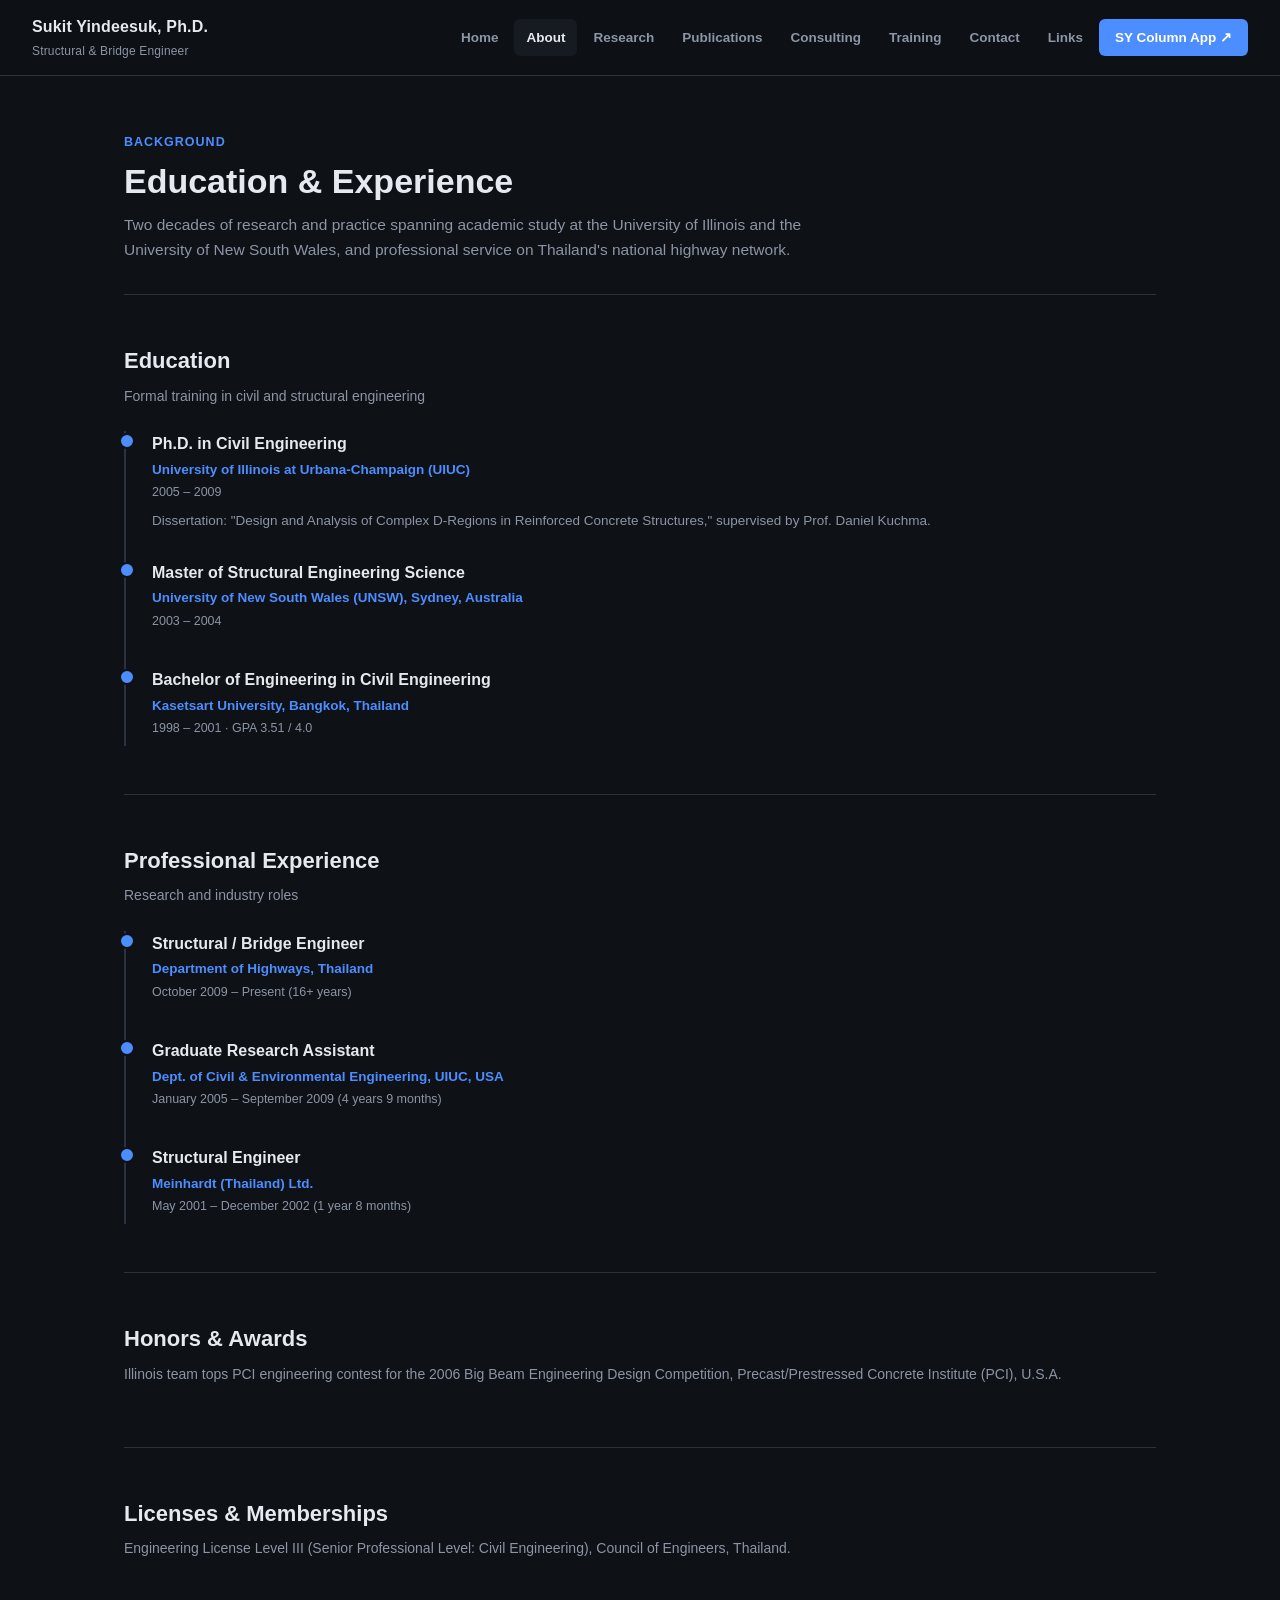
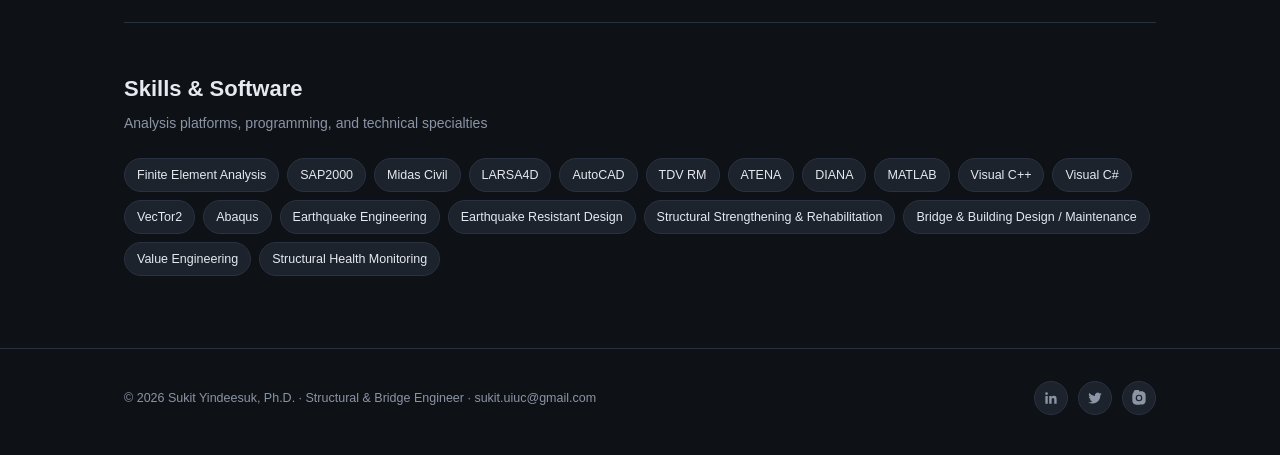
==== about.html @ 1a007f48 "Add files via upload" ====
<!DOCTYPE html>
<html lang="en">
<head>
<meta charset="UTF-8" />
<meta name="viewport" content="width=device-width, initial-scale=1.0" />
<title>About — Sukit Yindeesuk, Ph.D.</title>
<link rel="stylesheet" href="style.css" />
</head>
<body>
  <header class="topbar">
    <div class="brand">Sukit Yindeesuk, Ph.D.<span>Structural &amp; Bridge Engineer</span></div>
    <nav class="nav-links">
      <a href="index.html">Home</a>
      <a href="about.html" class="active">About</a>
      <a href="research.html">Research</a>
      <a href="publications.html">Publications</a>
      <a href="consulting.html">Consulting</a>
      <a href="training.html">Training</a>
      <a href="contact.html">Contact</a>
      <a href="links.html">Links</a>
      <a href="https://sycolumn.tonsukit.com" target="_blank" rel="noopener" class="nav-cta">SY Column App ↗</a>
    </nav>
  </header>

  <main>
    <div class="wrap">
      <div class="page-hero">
        <div class="eyebrow">Background</div>
        <h1>Education &amp; Experience</h1>
        <p>Two decades of research and practice spanning academic study at the University of Illinois and the University of New South Wales, and professional service on Thailand's national highway network.</p>
      </div>

      <section class="block">
        <h2>Education</h2>
        <p class="sub">Formal training in civil and structural engineering</p>
        <div class="timeline">
          <div class="tl-item">
            <h3>Ph.D. in Civil Engineering</h3>
            <div class="org">University of Illinois at Urbana-Champaign (UIUC)</div>
            <div class="when">2005 – 2009</div>
            <p>Dissertation: "Design and Analysis of Complex D-Regions in Reinforced Concrete Structures," supervised by Prof. Daniel Kuchma.</p>
          </div>
          <div class="tl-item">
            <h3>Master of Structural Engineering Science</h3>
            <div class="org">University of New South Wales (UNSW), Sydney, Australia</div>
            <div class="when">2003 – 2004</div>
          </div>
          <div class="tl-item">
            <h3>Bachelor of Engineering in Civil Engineering</h3>
            <div class="org">Kasetsart University, Bangkok, Thailand</div>
            <div class="when">1998 – 2001 · GPA 3.51 / 4.0</div>
          </div>
        </div>
      </section>

      <section class="block">
        <h2>Professional Experience</h2>
        <p class="sub">Research and industry roles</p>
        <div class="timeline">
          <div class="tl-item">
            <h3>Structural / Bridge Engineer</h3>
            <div class="org">Department of Highways, Thailand</div>
            <div class="when">October 2009 – Present (16+ years)</div>
          </div>
          <div class="tl-item">
            <h3>Graduate Research Assistant</h3>
            <div class="org">Dept. of Civil &amp; Environmental Engineering, UIUC, USA</div>
            <div class="when">January 2005 – September 2009 (4 years 9 months)</div>
          </div>
          <div class="tl-item">
            <h3>Structural Engineer</h3>
            <div class="org">Meinhardt (Thailand) Ltd.</div>
            <div class="when">May 2001 – December 2002 (1 year 8 months)</div>
          </div>
        </div>
      </section>

      <section class="block">
        <h2>Honors &amp; Awards</h2>
        <p class="sub" style="margin-bottom:14px">Illinois team tops PCI engineering contest for the 2006 Big Beam Engineering Design Competition, Precast/Prestressed Concrete Institute (PCI), U.S.A.</p>
      </section>

      <section class="block">
        <h2>Licenses &amp; Memberships</h2>
        <p class="sub" style="margin-bottom:14px">Engineering License Level III (Senior Professional Level: Civil Engineering), Council of Engineers, Thailand.</p>
      </section>

      <section class="block">
        <h2>Skills &amp; Software</h2>
        <p class="sub">Analysis platforms, programming, and technical specialties</p>
        <div class="tags">
          <span class="tag">Finite Element Analysis</span>
          <span class="tag">SAP2000</span>
          <span class="tag">Midas Civil</span>
          <span class="tag">LARSA4D</span>
          <span class="tag">AutoCAD</span>
          <span class="tag">TDV RM</span>
          <span class="tag">ATENA</span>
          <span class="tag">DIANA</span>
          <span class="tag">MATLAB</span>
          <span class="tag">Visual C++</span>
          <span class="tag">Visual C#</span>
          <span class="tag">VecTor2</span>
          <span class="tag">Abaqus</span>
          <span class="tag">Earthquake Engineering</span>
          <span class="tag">Earthquake Resistant Design</span>
          <span class="tag">Structural Strengthening &amp; Rehabilitation</span>
          <span class="tag">Bridge &amp; Building Design / Maintenance</span>
          <span class="tag">Value Engineering</span>
          <span class="tag">Structural Health Monitoring</span>
        </div>
      </section>
    </div>
  </main>

  <footer class="footer">
    <div class="wrap footer-inner">
      <div class="fmeta">© 2026 Sukit Yindeesuk, Ph.D. · Structural &amp; Bridge Engineer · <a href="mailto:sukit.uiuc@gmail.com">sukit.uiuc@gmail.com</a></div>
      <div class="social">
        <a href="https://www.linkedin.com/in/sukit-yindeesuk-65629050/" target="_blank" rel="noopener" aria-label="LinkedIn"><svg width="16" height="16" viewBox="0 0 24 24" fill="currentColor"><path d="M20.45 20.45h-3.55v-5.57c0-1.33-.02-3.04-1.85-3.04-1.86 0-2.15 1.45-2.15 2.94v5.67H9.35V9h3.41v1.56h.05c.47-.9 1.63-1.85 3.36-1.85 3.6 0 4.27 2.37 4.27 5.45v6.29zM5.34 7.43a2.06 2.06 0 1 1 0-4.12 2.06 2.06 0 0 1 0 4.12zM7.12 20.45H3.56V9h3.56v11.45z"/></svg></a>
        <a href="https://twitter.com/tonsukit" target="_blank" rel="noopener" aria-label="Twitter"><svg width="16" height="16" viewBox="0 0 24 24" fill="currentColor"><path d="M22 5.9c-.7.3-1.5.5-2.3.6.8-.5 1.5-1.3 1.8-2.3-.8.5-1.7.8-2.6 1a4.1 4.1 0 0 0-7 3.7A11.6 11.6 0 0 1 3.4 4.6a4.1 4.1 0 0 0 1.3 5.5c-.7 0-1.3-.2-1.9-.5v.1c0 2 1.4 3.6 3.3 4a4.1 4.1 0 0 1-1.9.1c.5 1.6 2 2.8 3.8 2.9A8.2 8.2 0 0 1 2 18.4a11.6 11.6 0 0 0 6.3 1.8c7.5 0 11.7-6.3 11.7-11.7v-.5c.8-.6 1.5-1.3 2-2.1z"/></svg></a>
        <a href="https://www.instagram.com/mcft_dsfm/" target="_blank" rel="noopener" aria-label="Instagram"><svg width="16" height="16" viewBox="0 0 24 24" fill="currentColor"><path d="M12 2c2.7 0 3.06.01 4.12.06 1.06.05 1.79.22 2.43.47.66.25 1.21.6 1.76 1.15.55.55.9 1.1 1.15 1.76.25.64.42 1.37.47 2.43C21.99 8.94 22 9.3 22 12s-.01 3.06-.06 4.12c-.05 1.06-.22 1.79-.47 2.43a4.9 4.9 0 0 1-1.15 1.76 4.9 4.9 0 0 1-1.76 1.15c-.64.25-1.37.42-2.43.47C15.06 21.99 14.7 22 12 22s-3.06-.01-4.12-.06c-1.06-.05-1.79-.22-2.43-.47a4.9 4.9 0 0 1-1.76-1.15 4.9 4.9 0 0 1-1.15-1.76c-.25-.64-.42-1.37-.47-2.43C2.01 15.06 2 14.7 2 12s.01-3.06.06-4.12c.05-1.06.22-1.79.47-2.43.25-.66.6-1.21 1.15-1.76A4.9 4.9 0 0 1 5.44.54C6.08.29 6.81.12 7.87.07 8.94.02 9.3 0 12 0zm0 5a5 5 0 1 0 0 10 5 5 0 0 0 0-10zm0 8.2a3.2 3.2 0 1 1 0-6.4 3.2 3.2 0 0 1 0 6.4zm5.2-8.4a1.2 1.2 0 1 1-2.4 0 1.2 1.2 0 0 1 2.4 0z"/></svg></a>
      </div>
    </div>
  </footer>
</body>
</html>
---- style.css ----
:root {
  --bg: #0e1116;
  --panel: #161b22;
  --panel-2: #1c232d;
  --border: #2a3140;
  --text: #e6e9ef;
  --muted: #8b95a5;
  --accent: #4c8dff;
  --accent-2: #2f6fe0;
  --good: #33c17a;
  --radius: 10px;
}

* { box-sizing: border-box; }
html { scroll-behavior: smooth; }

body {
  margin: 0;
  font-family: -apple-system, BlinkMacSystemFont, "Segoe UI", Roboto, Helvetica, Arial, sans-serif;
  background: var(--bg);
  color: var(--text);
  line-height: 1.6;
}

a { color: var(--accent); text-decoration: none; }
a:hover { text-decoration: underline; }

img { max-width: 100%; display: block; }

/* ═══ TOPBAR ═══ */
.topbar {
  position: sticky;
  top: 0;
  z-index: 50;
  display: flex;
  align-items: center;
  justify-content: space-between;
  padding: 14px 32px;
  border-bottom: 1px solid var(--border);
  background: rgba(14, 17, 22, 0.92);
  backdrop-filter: blur(8px);
  flex-wrap: wrap;
  gap: 12px;
}
.brand { font-size: 16px; font-weight: 700; letter-spacing: 0.01em; color: var(--text); }
.brand span { display: block; font-weight: 400; color: var(--muted); font-size: 12px; margin-top: 2px; }
.nav-links { display: flex; align-items: center; gap: 4px; flex-wrap: wrap; }
.nav-links a {
  color: var(--muted);
  font-size: 13.5px;
  font-weight: 600;
  padding: 8px 12px;
  border-radius: 6px;
  text-decoration: none;
}
.nav-links a:hover { color: var(--text); background: var(--panel-2); }
.nav-links a.active { color: var(--text); background: var(--panel); }
.nav-cta {
  background: var(--accent) !important;
  color: #fff !important;
  padding: 8px 16px !important;
  border-radius: 6px;
  font-weight: 700 !important;
}
.nav-cta:hover { background: var(--accent-2) !important; }

/* ═══ LAYOUT ═══ */
.wrap { max-width: 1080px; margin: 0 auto; padding: 0 24px; }
.page-hero { padding: 56px 0 32px; border-bottom: 1px solid var(--border); }
.page-hero .eyebrow { color: var(--accent); font-size: 12.5px; font-weight: 700; text-transform: uppercase; letter-spacing: 0.08em; margin-bottom: 10px; }
.page-hero h1 { font-size: 34px; margin: 0 0 12px; line-height: 1.15; }
.page-hero p { color: var(--muted); font-size: 15.5px; max-width: 680px; margin: 0; }
section.block { padding: 48px 0; border-bottom: 1px solid var(--border); }
section.block:last-of-type { border-bottom: none; }
section.block h2 { font-size: 22px; margin: 0 0 6px; }
section.block > .sub { color: var(--muted); font-size: 14px; margin: 0 0 24px; }

h1, h2, h3, h4 { color: var(--text); }
h3 { font-size: 16px; margin: 0 0 4px; }

/* ═══ HOME HERO ═══ */
.hero {
  display: flex;
  align-items: center;
  gap: 48px;
  padding: 64px 0 48px;
  flex-wrap: wrap;
}
.hero-text { flex: 1 1 440px; min-width: 320px; }
.hero-art { flex: 1 1 320px; min-width: 260px; max-width: 420px; margin: 0 auto; }
.hero-art svg { width: 100%; height: auto; display: block; }
.hero-eyebrow { color: var(--accent); font-size: 13px; font-weight: 700; text-transform: uppercase; letter-spacing: 0.08em; margin-bottom: 10px; }
.hero-title { font-size: 40px; margin: 0 0 6px; line-height: 1.12; }
.hero-title .th { display: block; font-size: 17px; font-weight: 400; color: var(--muted); margin-top: 6px; }
.hero-role { color: var(--muted); font-size: 16px; margin: 10px 0 20px; }
.hero-tag { color: var(--muted); font-size: 15px; line-height: 1.7; max-width: 500px; margin-bottom: 26px; }
.hero-actions { display: flex; gap: 12px; flex-wrap: wrap; }

.btn {
  display: inline-flex;
  align-items: center;
  gap: 6px;
  padding: 11px 20px;
  border-radius: 7px;
  border: 1px solid var(--border);
  background: var(--panel-2);
  color: var(--text);
  font-size: 14px;
  font-weight: 600;
  cursor: pointer;
  font-family: inherit;
}
.btn:hover { border-color: var(--accent); text-decoration: none; }
.btn-primary { background: var(--accent); border-color: var(--accent); color: #fff; }
.btn-primary:hover { background: var(--accent-2); }

/* ═══ STATS STRIP ═══ */
.stats { display: grid; grid-template-columns: repeat(4, 1fr); gap: 1px; background: var(--border); border: 1px solid var(--border); border-radius: var(--radius); overflow: hidden; margin: 8px 0 0; }
.stat { background: var(--panel); padding: 22px 18px; text-align: center; }
.stat .num { font-size: 26px; font-weight: 800; color: var(--accent); }
.stat .lbl { font-size: 12px; color: var(--muted); margin-top: 4px; text-transform: uppercase; letter-spacing: 0.04em; }

/* ═══ FEATURED APP PANEL ═══ */
.feature-panel {
  display: flex;
  align-items: center;
  justify-content: space-between;
  gap: 32px;
  background: linear-gradient(135deg, rgba(76,141,255,0.12), rgba(76,141,255,0.02));
  border: 1px solid rgba(76,141,255,0.35);
  border-radius: 14px;
  padding: 32px;
  flex-wrap: wrap;
}
.feature-panel .ftxt { flex: 1 1 380px; min-width: 280px; }
.feature-panel .fbadge { display: inline-block; background: rgba(76,141,255,0.18); color: var(--accent); font-size: 11.5px; font-weight: 700; letter-spacing: 0.06em; text-transform: uppercase; padding: 4px 10px; border-radius: 999px; margin-bottom: 12px; }
.feature-panel h2 { margin: 0 0 8px; font-size: 24px; }
.feature-panel p { color: var(--muted); font-size: 14.5px; max-width: 520px; margin: 0 0 18px; }
.feature-panel .fart { flex: 0 0 auto; }

/* ═══ CARD GRID ═══ */
.card-grid { display: grid; grid-template-columns: repeat(4, 1fr); gap: 16px; }
.card {
  background: var(--panel);
  border: 1px solid var(--border);
  border-radius: var(--radius);
  padding: 20px;
}
.card h3 { color: var(--text); font-size: 15.5px; margin-bottom: 8px; }
.card p { color: var(--muted); font-size: 13.5px; margin: 0 0 12px; }
.card a.more { font-size: 13px; font-weight: 600; }

/* ═══ TIMELINE (experience/education) ═══ */
.timeline { display: flex; flex-direction: column; gap: 0; }
.tl-item { position: relative; padding: 0 0 28px 26px; border-left: 2px solid var(--border); }
.tl-item:last-child { padding-bottom: 0; }
.tl-item::before { content: ""; position: absolute; left: -7px; top: 2px; width: 12px; height: 12px; border-radius: 50%; background: var(--accent); border: 2px solid var(--bg); }
.tl-item h3 { font-size: 16px; margin-bottom: 2px; }
.tl-item .org { color: var(--accent); font-size: 13.5px; font-weight: 600; }
.tl-item .when { color: var(--muted); font-size: 12.5px; margin: 2px 0 8px; }
.tl-item p { color: var(--muted); font-size: 13.5px; margin: 0; }

/* ═══ TAG LIST (skills/specialties) ═══ */
.tags { display: flex; flex-wrap: wrap; gap: 8px; }
.tag { background: var(--panel-2); border: 1px solid var(--border); color: var(--text); font-size: 12.5px; padding: 6px 12px; border-radius: 999px; }

/* ═══ LIST BLOCKS (publications etc.) ═══ */
.pub-list { display: flex; flex-direction: column; gap: 14px; }
.pub-item { background: var(--panel); border: 1px solid var(--border); border-radius: 8px; padding: 14px 16px; font-size: 13.5px; color: var(--text); }
.pub-item .yr { color: var(--accent); font-weight: 700; margin-right: 6px; }
.group-title { font-size: 13px; font-weight: 700; text-transform: uppercase; letter-spacing: 0.05em; color: var(--muted); margin: 32px 0 14px; }
.group-title:first-child { margin-top: 0; }

/* ═══ SERVICE LIST ═══ */
.service-grid { display: grid; grid-template-columns: 1fr 1fr; gap: 14px; }
.service-item { background: var(--panel); border: 1px solid var(--border); border-radius: 8px; padding: 16px 18px; }
.service-item h4 { margin: 0 0 6px; font-size: 14.5px; color: var(--text); }
.service-item ul { margin: 6px 0 0; padding-left: 18px; color: var(--muted); font-size: 13px; }
.service-item p { margin: 0; color: var(--muted); font-size: 13.5px; }

/* ═══ CASE STUDIES ═══ */
.case { background: var(--panel); border: 1px solid var(--border); border-radius: var(--radius); padding: 24px; margin-bottom: 18px; }
.case .when { color: var(--muted); font-size: 12.5px; margin-bottom: 8px; text-transform: uppercase; letter-spacing: 0.04em; }
.case h3 { font-size: 18px; margin-bottom: 10px; }
.case p { color: var(--muted); font-size: 14px; margin: 0; }

/* ═══ CONTACT ═══ */
.contact-grid { display: grid; grid-template-columns: 1fr 1fr; gap: 24px; align-items: start; }
.contact-card { background: var(--panel); border: 1px solid var(--border); border-radius: var(--radius); padding: 24px; }
.contact-card .row { display: flex; gap: 10px; margin-bottom: 14px; font-size: 14px; }
.contact-card .row .k { color: var(--muted); min-width: 84px; flex-shrink: 0; }
.map-frame { border: 1px solid var(--border); border-radius: var(--radius); overflow: hidden; height: 320px; }
.map-frame iframe { width: 100%; height: 100%; border: 0; filter: grayscale(0.3) invert(0.92) contrast(0.9); }

/* ═══ LINKS PAGE ═══ */
.link-grid { display: grid; grid-template-columns: 1fr 1fr; gap: 14px; }
.link-item { background: var(--panel); border: 1px solid var(--border); border-radius: 8px; padding: 16px 18px; font-size: 14px; }
.link-item .cat { color: var(--muted); font-size: 11.5px; text-transform: uppercase; letter-spacing: 0.05em; margin-bottom: 4px; }

/* ═══ FOOTER ═══ */
.footer {
  border-top: 1px solid var(--border);
  padding: 32px 0 40px;
  margin-top: 24px;
}
.footer-inner { display: flex; justify-content: space-between; align-items: center; flex-wrap: wrap; gap: 16px; }
.footer .fmeta { color: var(--muted); font-size: 12.5px; }
.footer .fmeta a { color: var(--muted); }
.social { display: flex; gap: 10px; }
.social a {
  display: inline-flex; align-items: center; justify-content: center;
  width: 34px; height: 34px; border-radius: 50%;
  background: var(--panel-2); border: 1px solid var(--border);
  color: var(--muted);
}
.social a:hover { color: var(--accent); border-color: var(--accent); }

@media (max-width: 780px) {
  .hero { flex-direction: column; text-align: center; }
  .hero-tag { margin-left: auto; margin-right: auto; }
  .hero-actions { justify-content: center; }
  .stats { grid-template-columns: repeat(2, 1fr); }
  .card-grid { grid-template-columns: 1fr 1fr; }
  .service-grid { grid-template-columns: 1fr; }
  .contact-grid { grid-template-columns: 1fr; }
  .link-grid { grid-template-columns: 1fr; }
  .feature-panel { flex-direction: column; text-align: center; }
  .nav-links { justify-content: center; }
}
@media (max-width: 520px) {
  .card-grid { grid-template-columns: 1fr; }
}
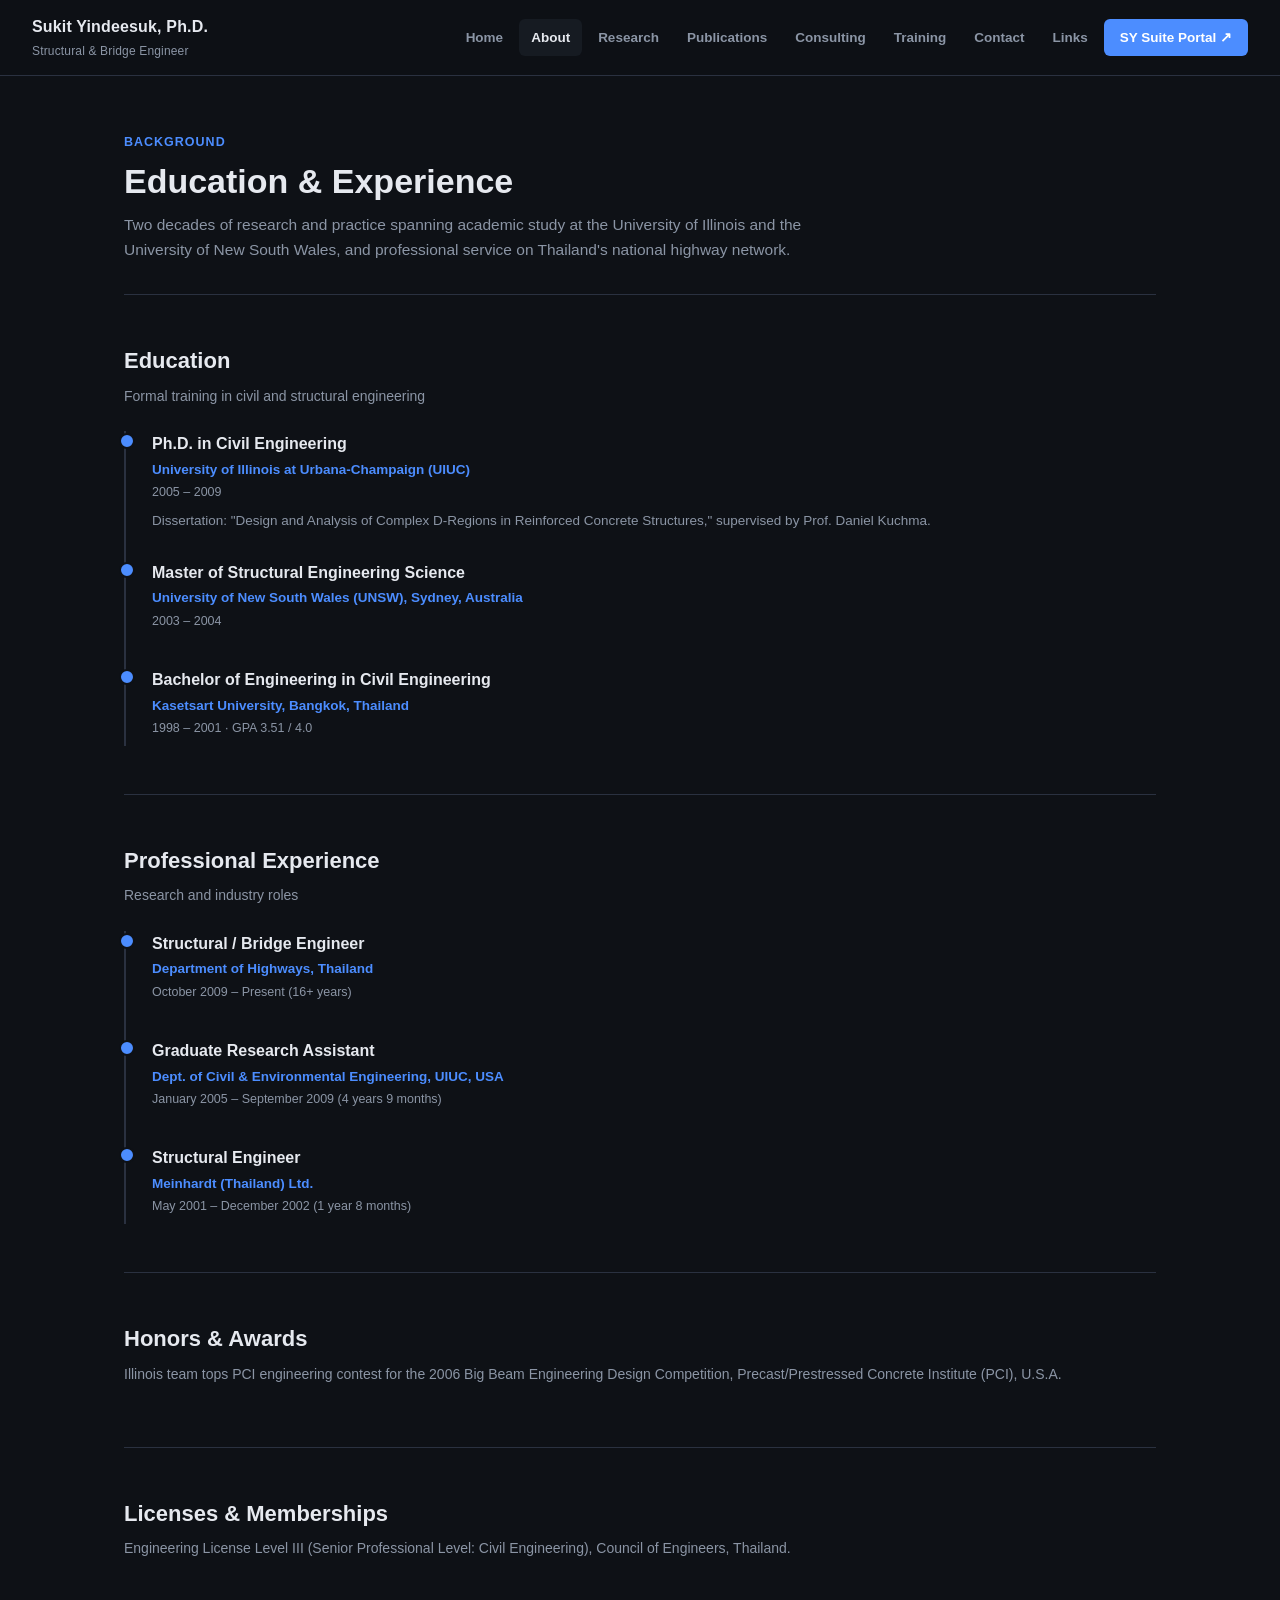
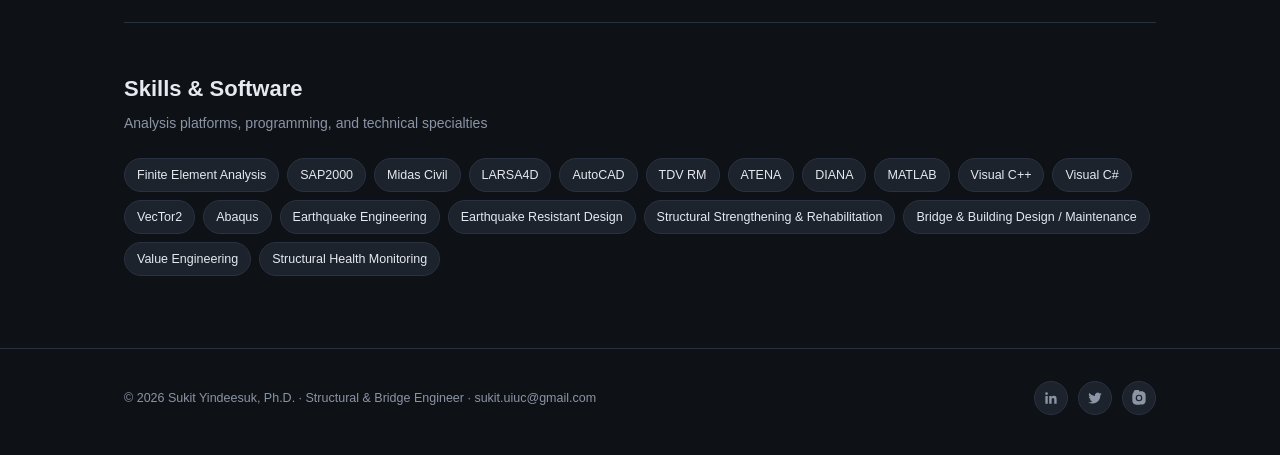
==== commit 7ab645e7: "Add files via upload" ====
--- a/about.html
+++ b/about.html
@@ -4,124 +4,130 @@
 <meta charset="UTF-8" />
 <meta name="viewport" content="width=device-width, initial-scale=1.0" />
 <title>About — Sukit Yindeesuk, Ph.D.</title>
+<link rel="icon" type="image/x-icon" href="/favicon.ico" />
+<link rel="icon" type="image/png" sizes="32x32" href="/favicon-32x32.png" />
+<link rel="icon" type="image/png" sizes="16x16" href="/favicon-16x16.png" />
+<link rel="apple-touch-icon" sizes="180x180" href="/apple-touch-icon.png" />
+<link rel="manifest" href="/site.webmanifest" />
+<meta name="theme-color" content="#0e1116" />
 <link rel="stylesheet" href="style.css" />
 </head>
 <body>
-  <header class="topbar">
-    <div class="brand">Sukit Yindeesuk, Ph.D.<span>Structural &amp; Bridge Engineer</span></div>
-    <nav class="nav-links">
-      <a href="index.html">Home</a>
-      <a href="about.html" class="active">About</a>
-      <a href="research.html">Research</a>
-      <a href="publications.html">Publications</a>
-      <a href="consulting.html">Consulting</a>
-      <a href="training.html">Training</a>
-      <a href="contact.html">Contact</a>
-      <a href="links.html">Links</a>
-      <a href="https://sycolumn.tonsukit.com" target="_blank" rel="noopener" class="nav-cta">SY Column App ↗</a>
-    </nav>
-  </header>
+<header class="topbar">
+<div class="brand">Sukit Yindeesuk, Ph.D.<span>Structural &amp; Bridge Engineer</span></div>
+<nav class="nav-links">
+<a href="index.html">Home</a>
+<a href="about.html" class="active">About</a>
+<a href="research.html">Research</a>
+<a href="publications.html">Publications</a>
+<a href="consulting.html">Consulting</a>
+<a href="training.html">Training</a>
+<a href="contact.html">Contact</a>
+<a href="links.html">Links</a>
+<a href="https://app.tonsukit.com" target="_blank" rel="noopener" class="nav-cta">SY Suite Portal ↗</a>
+</nav>
+</header>
 
-  <main>
-    <div class="wrap">
-      <div class="page-hero">
-        <div class="eyebrow">Background</div>
-        <h1>Education &amp; Experience</h1>
-        <p>Two decades of research and practice spanning academic study at the University of Illinois and the University of New South Wales, and professional service on Thailand's national highway network.</p>
-      </div>
+<main>
+<div class="wrap">
+<div class="page-hero">
+<div class="eyebrow">Background</div>
+<h1>Education &amp; Experience</h1>
+<p>Two decades of research and practice spanning academic study at the University of Illinois and the University of New South Wales, and professional service on Thailand's national highway network.</p>
+</div>
 
-      <section class="block">
-        <h2>Education</h2>
-        <p class="sub">Formal training in civil and structural engineering</p>
-        <div class="timeline">
-          <div class="tl-item">
-            <h3>Ph.D. in Civil Engineering</h3>
-            <div class="org">University of Illinois at Urbana-Champaign (UIUC)</div>
-            <div class="when">2005 – 2009</div>
-            <p>Dissertation: "Design and Analysis of Complex D-Regions in Reinforced Concrete Structures," supervised by Prof. Daniel Kuchma.</p>
-          </div>
-          <div class="tl-item">
-            <h3>Master of Structural Engineering Science</h3>
-            <div class="org">University of New South Wales (UNSW), Sydney, Australia</div>
-            <div class="when">2003 – 2004</div>
-          </div>
-          <div class="tl-item">
-            <h3>Bachelor of Engineering in Civil Engineering</h3>
-            <div class="org">Kasetsart University, Bangkok, Thailand</div>
-            <div class="when">1998 – 2001 · GPA 3.51 / 4.0</div>
-          </div>
-        </div>
-      </section>
+<section class="block">
+<h2>Education</h2>
+<p class="sub">Formal training in civil and structural engineering</p>
+<div class="timeline">
+<div class="tl-item">
+<h3>Ph.D. in Civil Engineering</h3>
+<div class="org">University of Illinois at Urbana-Champaign (UIUC)</div>
+<div class="when">2005 – 2009</div>
+<p>Dissertation: "Design and Analysis of Complex D-Regions in Reinforced Concrete Structures," supervised by Prof. Daniel Kuchma.</p>
+</div>
+<div class="tl-item">
+<h3>Master of Structural Engineering Science</h3>
+<div class="org">University of New South Wales (UNSW), Sydney, Australia</div>
+<div class="when">2003 – 2004</div>
+</div>
+<div class="tl-item">
+<h3>Bachelor of Engineering in Civil Engineering</h3>
+<div class="org">Kasetsart University, Bangkok, Thailand</div>
+<div class="when">1998 – 2001 · GPA 3.51 / 4.0</div>
+</div>
+</div>
+</section>
 
-      <section class="block">
-        <h2>Professional Experience</h2>
-        <p class="sub">Research and industry roles</p>
-        <div class="timeline">
-          <div class="tl-item">
-            <h3>Structural / Bridge Engineer</h3>
-            <div class="org">Department of Highways, Thailand</div>
-            <div class="when">October 2009 – Present (16+ years)</div>
-          </div>
-          <div class="tl-item">
-            <h3>Graduate Research Assistant</h3>
-            <div class="org">Dept. of Civil &amp; Environmental Engineering, UIUC, USA</div>
-            <div class="when">January 2005 – September 2009 (4 years 9 months)</div>
-          </div>
-          <div class="tl-item">
-            <h3>Structural Engineer</h3>
-            <div class="org">Meinhardt (Thailand) Ltd.</div>
-            <div class="when">May 2001 – December 2002 (1 year 8 months)</div>
-          </div>
-        </div>
-      </section>
+<section class="block">
+<h2>Professional Experience</h2>
+<p class="sub">Research and industry roles</p>
+<div class="timeline">
+<div class="tl-item">
+<h3>Structural / Bridge Engineer</h3>
+<div class="org">Department of Highways, Thailand</div>
+<div class="when">October 2009 – Present (16+ years)</div>
+</div>
+<div class="tl-item">
+<h3>Graduate Research Assistant</h3>
+<div class="org">Dept. of Civil &amp; Environmental Engineering, UIUC, USA</div>
+<div class="when">January 2005 – September 2009 (4 years 9 months)</div>
+</div>
+<div class="tl-item">
+<h3>Structural Engineer</h3>
+<div class="org">Meinhardt (Thailand) Ltd.</div>
+<div class="when">May 2001 – December 2002 (1 year 8 months)</div>
+</div>
+</div>
+</section>
 
-      <section class="block">
-        <h2>Honors &amp; Awards</h2>
-        <p class="sub" style="margin-bottom:14px">Illinois team tops PCI engineering contest for the 2006 Big Beam Engineering Design Competition, Precast/Prestressed Concrete Institute (PCI), U.S.A.</p>
-      </section>
+<section class="block">
+<h2>Honors &amp; Awards</h2>
+<p class="sub" style="margin-bottom:14px">Illinois team tops PCI engineering contest for the 2006 Big Beam Engineering Design Competition, Precast/Prestressed Concrete Institute (PCI), U.S.A.</p>
+</section>
 
-      <section class="block">
-        <h2>Licenses &amp; Memberships</h2>
-        <p class="sub" style="margin-bottom:14px">Engineering License Level III (Senior Professional Level: Civil Engineering), Council of Engineers, Thailand.</p>
-      </section>
+<section class="block">
+<h2>Licenses &amp; Memberships</h2>
+<p class="sub" style="margin-bottom:14px">Engineering License Level III (Senior Professional Level: Civil Engineering), Council of Engineers, Thailand.</p>
+</section>
 
-      <section class="block">
-        <h2>Skills &amp; Software</h2>
-        <p class="sub">Analysis platforms, programming, and technical specialties</p>
-        <div class="tags">
-          <span class="tag">Finite Element Analysis</span>
-          <span class="tag">SAP2000</span>
-          <span class="tag">Midas Civil</span>
-          <span class="tag">LARSA4D</span>
-          <span class="tag">AutoCAD</span>
-          <span class="tag">TDV RM</span>
-          <span class="tag">ATENA</span>
-          <span class="tag">DIANA</span>
-          <span class="tag">MATLAB</span>
-          <span class="tag">Visual C++</span>
-          <span class="tag">Visual C#</span>
-          <span class="tag">VecTor2</span>
-          <span class="tag">Abaqus</span>
-          <span class="tag">Earthquake Engineering</span>
-          <span class="tag">Earthquake Resistant Design</span>
-          <span class="tag">Structural Strengthening &amp; Rehabilitation</span>
-          <span class="tag">Bridge &amp; Building Design / Maintenance</span>
-          <span class="tag">Value Engineering</span>
-          <span class="tag">Structural Health Monitoring</span>
-        </div>
-      </section>
-    </div>
-  </main>
+<section class="block">
+<h2>Skills &amp; Software</h2>
+<p class="sub">Analysis platforms, programming, and technical specialties</p>
+<div class="tags">
+<span class="tag">Finite Element Analysis</span>
+<span class="tag">SAP2000</span>
+<span class="tag">Midas Civil</span>
+<span class="tag">LARSA4D</span>
+<span class="tag">AutoCAD</span>
+<span class="tag">TDV RM</span>
+<span class="tag">ATENA</span>
+<span class="tag">DIANA</span>
+<span class="tag">MATLAB</span>
+<span class="tag">Visual C++</span>
+<span class="tag">Visual C#</span>
+<span class="tag">VecTor2</span>
+<span class="tag">Abaqus</span>
+<span class="tag">Earthquake Engineering</span>
+<span class="tag">Earthquake Resistant Design</span>
+<span class="tag">Structural Strengthening &amp; Rehabilitation</span>
+<span class="tag">Bridge &amp; Building Design / Maintenance</span>
+<span class="tag">Value Engineering</span>
+<span class="tag">Structural Health Monitoring</span>
+</div>
+</section>
+</div>
+</main>
 
-  <footer class="footer">
-    <div class="wrap footer-inner">
-      <div class="fmeta">© 2026 Sukit Yindeesuk, Ph.D. · Structural &amp; Bridge Engineer · <a href="mailto:sukit.uiuc@gmail.com">sukit.uiuc@gmail.com</a></div>
-      <div class="social">
-        <a href="https://www.linkedin.com/in/sukit-yindeesuk-65629050/" target="_blank" rel="noopener" aria-label="LinkedIn"><svg width="16" height="16" viewBox="0 0 24 24" fill="currentColor"><path d="M20.45 20.45h-3.55v-5.57c0-1.33-.02-3.04-1.85-3.04-1.86 0-2.15 1.45-2.15 2.94v5.67H9.35V9h3.41v1.56h.05c.47-.9 1.63-1.85 3.36-1.85 3.6 0 4.27 2.37 4.27 5.45v6.29zM5.34 7.43a2.06 2.06 0 1 1 0-4.12 2.06 2.06 0 0 1 0 4.12zM7.12 20.45H3.56V9h3.56v11.45z"/></svg></a>
-        <a href="https://twitter.com/tonsukit" target="_blank" rel="noopener" aria-label="Twitter"><svg width="16" height="16" viewBox="0 0 24 24" fill="currentColor"><path d="M22 5.9c-.7.3-1.5.5-2.3.6.8-.5 1.5-1.3 1.8-2.3-.8.5-1.7.8-2.6 1a4.1 4.1 0 0 0-7 3.7A11.6 11.6 0 0 1 3.4 4.6a4.1 4.1 0 0 0 1.3 5.5c-.7 0-1.3-.2-1.9-.5v.1c0 2 1.4 3.6 3.3 4a4.1 4.1 0 0 1-1.9.1c.5 1.6 2 2.8 3.8 2.9A8.2 8.2 0 0 1 2 18.4a11.6 11.6 0 0 0 6.3 1.8c7.5 0 11.7-6.3 11.7-11.7v-.5c.8-.6 1.5-1.3 2-2.1z"/></svg></a>
-        <a href="https://www.instagram.com/mcft_dsfm/" target="_blank" rel="noopener" aria-label="Instagram"><svg width="16" height="16" viewBox="0 0 24 24" fill="currentColor"><path d="M12 2c2.7 0 3.06.01 4.12.06 1.06.05 1.79.22 2.43.47.66.25 1.21.6 1.76 1.15.55.55.9 1.1 1.15 1.76.25.64.42 1.37.47 2.43C21.99 8.94 22 9.3 22 12s-.01 3.06-.06 4.12c-.05 1.06-.22 1.79-.47 2.43a4.9 4.9 0 0 1-1.15 1.76 4.9 4.9 0 0 1-1.76 1.15c-.64.25-1.37.42-2.43.47C15.06 21.99 14.7 22 12 22s-3.06-.01-4.12-.06c-1.06-.05-1.79-.22-2.43-.47a4.9 4.9 0 0 1-1.76-1.15 4.9 4.9 0 0 1-1.15-1.76c-.25-.64-.42-1.37-.47-2.43C2.01 15.06 2 14.7 2 12s.01-3.06.06-4.12c.05-1.06.22-1.79.47-2.43.25-.66.6-1.21 1.15-1.76A4.9 4.9 0 0 1 5.44.54C6.08.29 6.81.12 7.87.07 8.94.02 9.3 0 12 0zm0 5a5 5 0 1 0 0 10 5 5 0 0 0 0-10zm0 8.2a3.2 3.2 0 1 1 0-6.4 3.2 3.2 0 0 1 0 6.4zm5.2-8.4a1.2 1.2 0 1 1-2.4 0 1.2 1.2 0 0 1 2.4 0z"/></svg></a>
-      </div>
-    </div>
-  </footer>
+<footer class="footer">
+<div class="wrap footer-inner">
+<div class="fmeta">© 2026 Sukit Yindeesuk, Ph.D. · Structural &amp; Bridge Engineer · <a href="mailto:sukit.uiuc@gmail.com">sukit.uiuc@gmail.com</a></div>
+<div class="social">
+<a href="https://www.linkedin.com/in/sukit-yindeesuk-65629050/" target="_blank" rel="noopener" aria-label="LinkedIn"><svg width="16" height="16" viewBox="0 0 24 24" fill="currentColor"><path d="M20.45 20.45h-3.55v-5.57c0-1.33-.02-3.04-1.85-3.04-1.86 0-2.15 1.45-2.15 2.94v5.67H9.35V9h3.41v1.56h.05c.47-.9 1.63-1.85 3.36-1.85 3.6 0 4.27 2.37 4.27 5.45v6.29zM5.34 7.43a2.06 2.06 0 1 1 0-4.12 2.06 2.06 0 0 1 0 4.12zM7.12 20.45H3.56V9h3.56v11.45z"/></svg></a>
+<a href="https://twitter.com/tonsukit" target="_blank" rel="noopener" aria-label="Twitter"><svg width="16" height="16" viewBox="0 0 24 24" fill="currentColor"><path d="M22 5.9c-.7.3-1.5.5-2.3.6.8-.5 1.5-1.3 1.8-2.3-.8.5-1.7.8-2.6 1a4.1 4.1 0 0 0-7 3.7A11.6 11.6 0 0 1 3.4 4.6a4.1 4.1 0 0 0 1.3 5.5c-.7 0-1.3-.2-1.9-.5v.1c0 2 1.4 3.6 3.3 4a4.1 4.1 0 0 1-1.9.1c.5 1.6 2 2.8 3.8 2.9A8.2 8.2 0 0 1 2 18.4a11.6 11.6 0 0 0 6.3 1.8c7.5 0 11.7-6.3 11.7-11.7v-.5c.8-.6 1.5-1.3 2-2.1z"/></svg></a>
+<a href="https://www.instagram.com/mcft_dsfm/" target="_blank" rel="noopener" aria-label="Instagram"><svg width="16" height="16" viewBox="0 0 24 24" fill="currentColor"><path d="M12 2c2.7 0 3.06.01 4.12.06 1.06.05 1.79.22 2.43.47.66.25 1.21.6 1.76 1.15.55.55.9 1.1 1.15 1.76.25.64.42 1.37.47 2.43C21.99 8.94 22 9.3 22 12s-.01 3.06-.06 4.12c-.05 1.06-.22 1.79-.47 2.43a4.9 4.9 0 0 1-1.15 1.76 4.9 4.9 0 0 1-1.76 1.15c-.64.25-1.37.42-2.43.47C15.06 21.99 14.7 22 12 22s-3.06-.01-4.12-.06c-1.06-.05-1.79-.22-2.43-.47a4.9 4.9 0 0 1-1.76-1.15 4.9 4.9 0 0 1-1.15-1.76c-.25-.64-.42-1.37-.47-2.43C2.01 15.06 2 14.7 2 12s.01-3.06.06-4.12c.05-1.06.22-1.79.47-2.43.25-.66.6-1.21 1.15-1.76A4.9 4.9 0 0 1 5.44.54C6.08.29 6.81.12 7.87.07 8.94.02 9.3 0 12 0zm0 5a5 5 0 1 0 0 10 5 5 0 0 0 0-10zm0 8.2a3.2 3.2 0 1 1 0-6.4 3.2 3.2 0 0 1 0 6.4zm5.2-8.4a1.2 1.2 0 1 1-2.4 0 1.2 1.2 0 0 1 2.4 0z"/></svg></a>
+</div>
+</div>
+</footer>
 </body>
 </html>
--- a/style.css
+++ b/style.css
@@ -1,25 +1,25 @@
 :root {
-  --bg: #0e1116;
-  --panel: #161b22;
-  --panel-2: #1c232d;
-  --border: #2a3140;
-  --text: #e6e9ef;
-  --muted: #8b95a5;
-  --accent: #4c8dff;
-  --accent-2: #2f6fe0;
-  --good: #33c17a;
-  --radius: 10px;
+--bg: #0e1116;
+--panel: #161b22;
+--panel-2: #1c232d;
+--border: #2a3140;
+--text: #e6e9ef;
+--muted: #8b95a5;
+--accent: #4c8dff;
+--accent-2: #2f6fe0;
+--good: #33c17a;
+--radius: 10px;
 }
 
 * { box-sizing: border-box; }
 html { scroll-behavior: smooth; }
 
 body {
-  margin: 0;
-  font-family: -apple-system, BlinkMacSystemFont, "Segoe UI", Roboto, Helvetica, Arial, sans-serif;
-  background: var(--bg);
-  color: var(--text);
-  line-height: 1.6;
+margin: 0;
+font-family: -apple-system, BlinkMacSystemFont, "Segoe UI", Roboto, Helvetica, Arial, sans-serif;
+background: var(--bg);
+color: var(--text);
+line-height: 1.6;
 }
 
 a { color: var(--accent); text-decoration: none; }
@@ -29,38 +29,38 @@
 
 /* ═══ TOPBAR ═══ */
 .topbar {
-  position: sticky;
-  top: 0;
-  z-index: 50;
-  display: flex;
-  align-items: center;
-  justify-content: space-between;
-  padding: 14px 32px;
-  border-bottom: 1px solid var(--border);
-  background: rgba(14, 17, 22, 0.92);
-  backdrop-filter: blur(8px);
-  flex-wrap: wrap;
-  gap: 12px;
+position: sticky;
+top: 0;
+z-index: 50;
+display: flex;
+align-items: center;
+justify-content: space-between;
+padding: 14px 32px;
+border-bottom: 1px solid var(--border);
+background: rgba(14, 17, 22, 0.92);
+backdrop-filter: blur(8px);
+flex-wrap: wrap;
+gap: 12px;
 }
 .brand { font-size: 16px; font-weight: 700; letter-spacing: 0.01em; color: var(--text); }
 .brand span { display: block; font-weight: 400; color: var(--muted); font-size: 12px; margin-top: 2px; }
 .nav-links { display: flex; align-items: center; gap: 4px; flex-wrap: wrap; }
 .nav-links a {
-  color: var(--muted);
-  font-size: 13.5px;
-  font-weight: 600;
-  padding: 8px 12px;
-  border-radius: 6px;
-  text-decoration: none;
+color: var(--muted);
+font-size: 13.5px;
+font-weight: 600;
+padding: 8px 12px;
+border-radius: 6px;
+text-decoration: none;
 }
 .nav-links a:hover { color: var(--text); background: var(--panel-2); }
 .nav-links a.active { color: var(--text); background: var(--panel); }
 .nav-cta {
-  background: var(--accent) !important;
-  color: #fff !important;
-  padding: 8px 16px !important;
-  border-radius: 6px;
-  font-weight: 700 !important;
+background: var(--accent) !important;
+color: #fff !important;
+padding: 8px 16px !important;
+border-radius: 6px;
+font-weight: 700 !important;
 }
 .nav-cta:hover { background: var(--accent-2) !important; }
 
@@ -80,11 +80,11 @@
 
 /* ═══ HOME HERO ═══ */
 .hero {
-  display: flex;
-  align-items: center;
-  gap: 48px;
-  padding: 64px 0 48px;
-  flex-wrap: wrap;
+display: flex;
+align-items: center;
+gap: 48px;
+padding: 64px 0 48px;
+flex-wrap: wrap;
 }
 .hero-text { flex: 1 1 440px; min-width: 320px; }
 .hero-art { flex: 1 1 320px; min-width: 260px; max-width: 420px; margin: 0 auto; }
@@ -97,18 +97,18 @@
 .hero-actions { display: flex; gap: 12px; flex-wrap: wrap; }
 
 .btn {
-  display: inline-flex;
-  align-items: center;
-  gap: 6px;
-  padding: 11px 20px;
-  border-radius: 7px;
-  border: 1px solid var(--border);
-  background: var(--panel-2);
-  color: var(--text);
-  font-size: 14px;
-  font-weight: 600;
-  cursor: pointer;
-  font-family: inherit;
+display: inline-flex;
+align-items: center;
+gap: 6px;
+padding: 11px 20px;
+border-radius: 7px;
+border: 1px solid var(--border);
+background: var(--panel-2);
+color: var(--text);
+font-size: 14px;
+font-weight: 600;
+cursor: pointer;
+font-family: inherit;
 }
 .btn:hover { border-color: var(--accent); text-decoration: none; }
 .btn-primary { background: var(--accent); border-color: var(--accent); color: #fff; }
@@ -122,15 +122,15 @@
 
 /* ═══ FEATURED APP PANEL ═══ */
 .feature-panel {
-  display: flex;
-  align-items: center;
-  justify-content: space-between;
-  gap: 32px;
-  background: linear-gradient(135deg, rgba(76,141,255,0.12), rgba(76,141,255,0.02));
-  border: 1px solid rgba(76,141,255,0.35);
-  border-radius: 14px;
-  padding: 32px;
-  flex-wrap: wrap;
+display: flex;
+align-items: center;
+justify-content: space-between;
+gap: 32px;
+background: linear-gradient(135deg, rgba(76,141,255,0.12), rgba(76,141,255,0.02));
+border: 1px solid rgba(76,141,255,0.35);
+border-radius: 14px;
+padding: 32px;
+flex-wrap: wrap;
 }
 .feature-panel .ftxt { flex: 1 1 380px; min-width: 280px; }
 .feature-panel .fbadge { display: inline-block; background: rgba(76,141,255,0.18); color: var(--accent); font-size: 11.5px; font-weight: 700; letter-spacing: 0.06em; text-transform: uppercase; padding: 4px 10px; border-radius: 999px; margin-bottom: 12px; }
@@ -141,14 +141,40 @@
 /* ═══ CARD GRID ═══ */
 .card-grid { display: grid; grid-template-columns: repeat(4, 1fr); gap: 16px; }
 .card {
-  background: var(--panel);
-  border: 1px solid var(--border);
-  border-radius: var(--radius);
-  padding: 20px;
+background: var(--panel);
+border: 1px solid var(--border);
+border-radius: var(--radius);
+padding: 20px;
 }
 .card h3 { color: var(--text); font-size: 15.5px; margin-bottom: 8px; }
 .card p { color: var(--muted); font-size: 13.5px; margin: 0 0 12px; }
 .card a.more { font-size: 13px; font-weight: 600; }
+
+/* ═══ SY SUITE PRODUCT GRID (Home) ═══ */
+.fbadge { display: inline-block; background: rgba(76,141,255,0.18); color: var(--accent); font-size: 11.5px; font-weight: 700; letter-spacing: 0.06em; text-transform: uppercase; padding: 4px 10px; border-radius: 999px; margin-bottom: 12px; }
+.product-grid { display: grid; grid-template-columns: repeat(3, 1fr); gap: 16px; margin-bottom: 24px; }
+.product-card {
+background: var(--panel);
+border: 1px solid var(--border);
+border-radius: var(--radius);
+padding: 20px;
+display: flex;
+flex-direction: column;
+gap: 10px;
+}
+.product-card.live { border-color: rgba(76,141,255,0.35); }
+.pc-top { display: flex; align-items: center; justify-content: space-between; }
+.pc-icon { width: 40px; height: 40px; display: flex; align-items: center; justify-content: center; flex-shrink: 0; }
+.pc-icon svg { width: 100%; height: 100%; }
+.pc-status { font-size: 10.5px; font-weight: 700; letter-spacing: 0.05em; text-transform: uppercase; padding: 3px 9px; border-radius: 999px; white-space: nowrap; }
+.pc-status.live { background: rgba(51,193,122,0.15); color: var(--good); }
+.pc-status.soon { background: var(--panel-2); color: var(--muted); border: 1px solid var(--border); }
+.product-card h3 { font-size: 16px; margin: 0; }
+.product-card p { color: var(--muted); font-size: 13px; margin: 0; flex: 1; }
+.product-card a.more { font-size: 13px; font-weight: 600; }
+.product-card .more-disabled { font-size: 13px; font-weight: 600; color: var(--muted); }
+.suite-cta { display: flex; align-items: center; gap: 16px; flex-wrap: wrap; padding-top: 8px; }
+.suite-cta-note { color: var(--muted); font-size: 13px; }
 
 /* ═══ TIMELINE (experience/education) ═══ */
 .timeline { display: flex; flex-direction: column; gap: 0; }
@@ -199,34 +225,36 @@
 
 /* ═══ FOOTER ═══ */
 .footer {
-  border-top: 1px solid var(--border);
-  padding: 32px 0 40px;
-  margin-top: 24px;
+border-top: 1px solid var(--border);
+padding: 32px 0 40px;
+margin-top: 24px;
 }
 .footer-inner { display: flex; justify-content: space-between; align-items: center; flex-wrap: wrap; gap: 16px; }
 .footer .fmeta { color: var(--muted); font-size: 12.5px; }
 .footer .fmeta a { color: var(--muted); }
 .social { display: flex; gap: 10px; }
 .social a {
-  display: inline-flex; align-items: center; justify-content: center;
-  width: 34px; height: 34px; border-radius: 50%;
-  background: var(--panel-2); border: 1px solid var(--border);
-  color: var(--muted);
+display: inline-flex; align-items: center; justify-content: center;
+width: 34px; height: 34px; border-radius: 50%;
+background: var(--panel-2); border: 1px solid var(--border);
+color: var(--muted);
 }
 .social a:hover { color: var(--accent); border-color: var(--accent); }
 
 @media (max-width: 780px) {
-  .hero { flex-direction: column; text-align: center; }
-  .hero-tag { margin-left: auto; margin-right: auto; }
-  .hero-actions { justify-content: center; }
-  .stats { grid-template-columns: repeat(2, 1fr); }
-  .card-grid { grid-template-columns: 1fr 1fr; }
-  .service-grid { grid-template-columns: 1fr; }
-  .contact-grid { grid-template-columns: 1fr; }
-  .link-grid { grid-template-columns: 1fr; }
-  .feature-panel { flex-direction: column; text-align: center; }
-  .nav-links { justify-content: center; }
+.hero { flex-direction: column; text-align: center; }
+.hero-tag { margin-left: auto; margin-right: auto; }
+.hero-actions { justify-content: center; }
+.stats { grid-template-columns: repeat(2, 1fr); }
+.card-grid { grid-template-columns: 1fr 1fr; }
+.product-grid { grid-template-columns: 1fr 1fr; }
+.service-grid { grid-template-columns: 1fr; }
+.contact-grid { grid-template-columns: 1fr; }
+.link-grid { grid-template-columns: 1fr; }
+.feature-panel { flex-direction: column; text-align: center; }
+.nav-links { justify-content: center; }
 }
 @media (max-width: 520px) {
-  .card-grid { grid-template-columns: 1fr; }
-}
+.card-grid { grid-template-columns: 1fr; }
+.product-grid { grid-template-columns: 1fr; }
+}
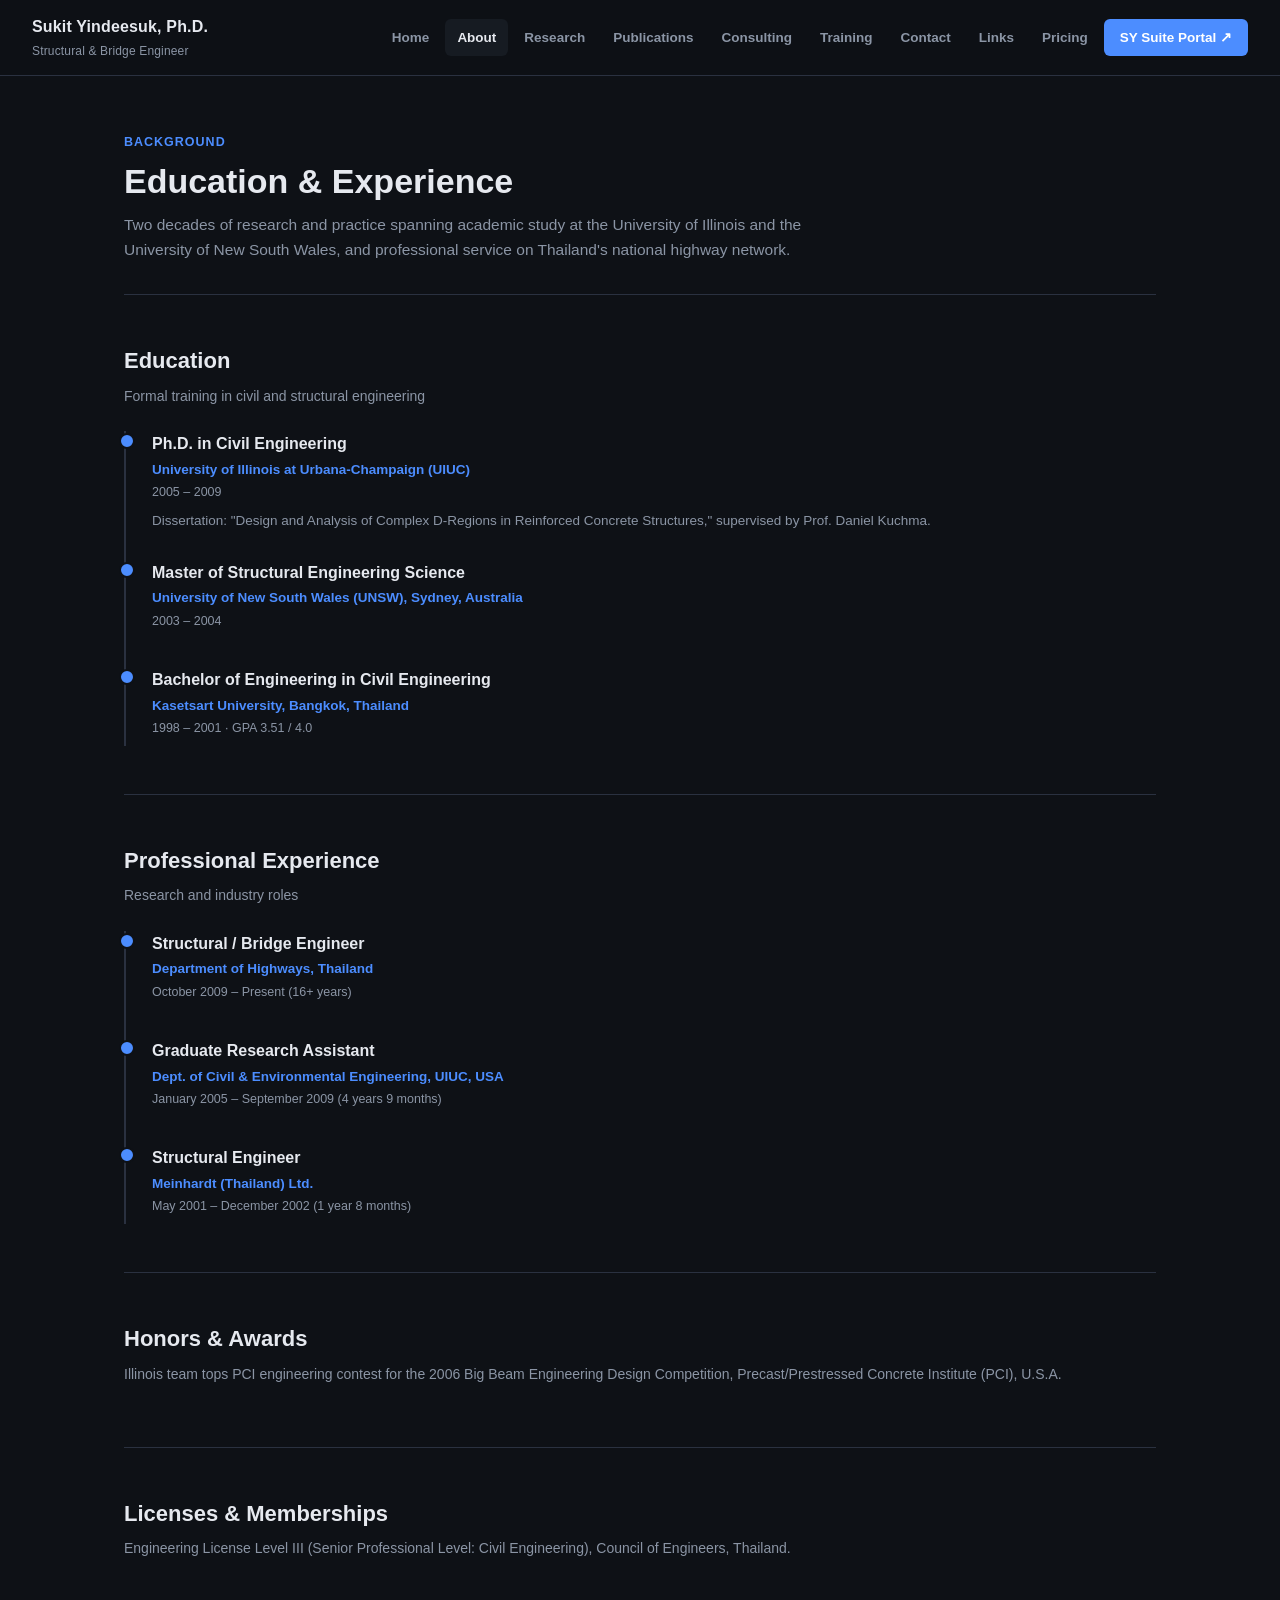
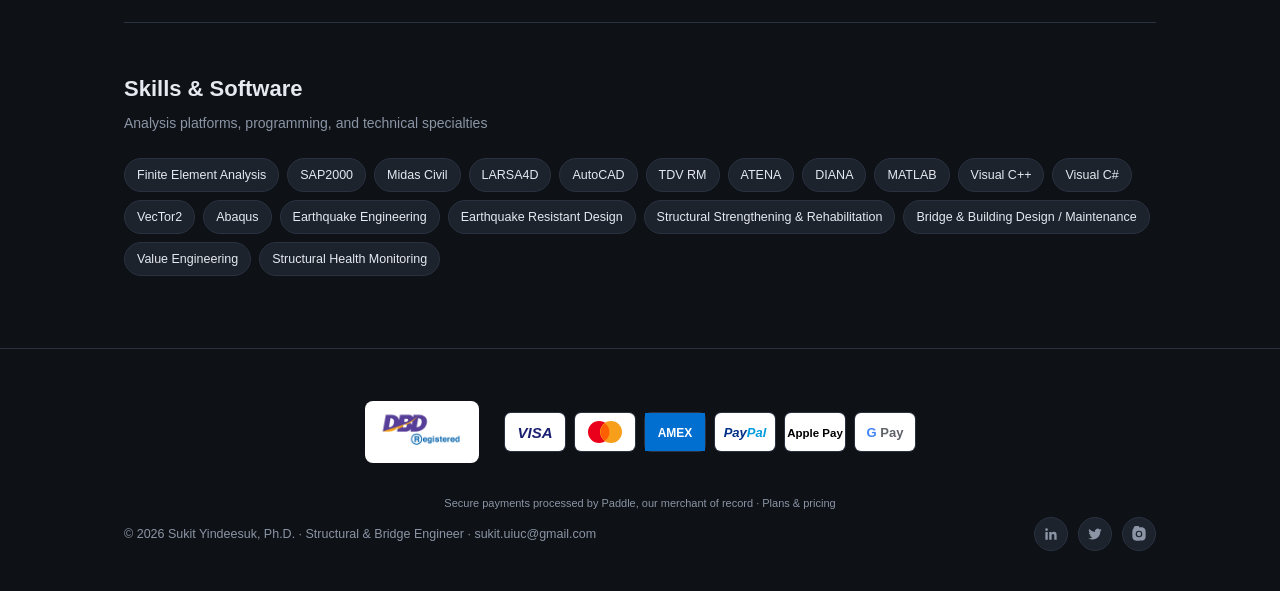
==== commit 455ebef2: "DBD e-commerce compliance: Pricing menu and payment-method footer" ====
--- a/about.html
+++ b/about.html
@@ -24,6 +24,7 @@
 <a href="training.html">Training</a>
 <a href="contact.html">Contact</a>
 <a href="links.html">Links</a>
+<a href="https://app.tonsukit.com/#/pricing" target="_blank" rel="noopener">Pricing</a>
 <a href="https://app.tonsukit.com" target="_blank" rel="noopener" class="nav-cta">SY Suite Portal ↗</a>
 </nav>
 </header>
@@ -120,6 +121,18 @@
 </main>
 
 <footer class="footer">
+<div class="wrap footer-pay">
+<img src="assets/DBD_Registered_resize.jpg" alt="DBD Registered — จดทะเบียนพาณิชย์อิเล็กทรอนิกส์ กรมพัฒนาธุรกิจการค้า" class="dbd-badge" loading="lazy">
+<div class="paybadges" aria-label="Accepted payment methods">
+<span class="paybadge" title="Visa"><svg viewBox="0 0 60 38" xmlns="http://www.w3.org/2000/svg"><text x="30" y="25" text-anchor="middle" font-family="Arial,Helvetica,sans-serif" font-size="15" font-style="italic" font-weight="bold" fill="#1A1F71">VISA</text></svg></span>
+<span class="paybadge" title="Mastercard"><svg viewBox="0 0 60 38" xmlns="http://www.w3.org/2000/svg"><circle cx="24" cy="19" r="11" fill="#EB001B"/><circle cx="36" cy="19" r="11" fill="#F79E1B"/><path d="M30 10.2a11 11 0 0 1 0 17.6 11 11 0 0 1 0-17.6z" fill="#FF5F00"/></svg></span>
+<span class="paybadge" title="American Express"><svg viewBox="0 0 60 38" xmlns="http://www.w3.org/2000/svg"><rect width="60" height="38" fill="#016FD0"/><text x="30" y="24" text-anchor="middle" font-family="Arial,Helvetica,sans-serif" font-size="12" font-weight="bold" fill="#fff">AMEX</text></svg></span>
+<span class="paybadge" title="PayPal"><svg viewBox="0 0 60 38" xmlns="http://www.w3.org/2000/svg"><text x="30" y="24" text-anchor="middle" font-family="Arial,Helvetica,sans-serif" font-size="13" font-style="italic" font-weight="bold"><tspan fill="#003087">Pay</tspan><tspan fill="#009CDE">Pal</tspan></text></svg></span>
+<span class="paybadge" title="Apple Pay"><svg viewBox="0 0 60 38" xmlns="http://www.w3.org/2000/svg"><text x="30" y="24" text-anchor="middle" font-family="-apple-system,'Segoe UI',Arial,sans-serif" font-size="11.5" font-weight="600" fill="#000">Apple Pay</text></svg></span>
+<span class="paybadge" title="Google Pay"><svg viewBox="0 0 60 38" xmlns="http://www.w3.org/2000/svg"><text x="30" y="24" text-anchor="middle" font-family="Arial,Helvetica,sans-serif" font-size="13" font-weight="bold"><tspan fill="#4285F4">G</tspan><tspan fill="#5F6368"> Pay</tspan></text></svg></span>
+</div>
+<div class="footer-pay-note">Secure payments processed by Paddle, our merchant of record · <a href="https://app.tonsukit.com/#/pricing" target="_blank" rel="noopener" style="color:inherit">Plans &amp; pricing</a></div>
+</div>
 <div class="wrap footer-inner">
 <div class="fmeta">© 2026 Sukit Yindeesuk, Ph.D. · Structural &amp; Bridge Engineer · <a href="mailto:sukit.uiuc@gmail.com">sukit.uiuc@gmail.com</a></div>
 <div class="social">
--- a/style.css
+++ b/style.css
@@ -152,7 +152,7 @@
 
 /* ═══ SY SUITE PRODUCT GRID (Home) ═══ */
 .fbadge { display: inline-block; background: rgba(76,141,255,0.18); color: var(--accent); font-size: 11.5px; font-weight: 700; letter-spacing: 0.06em; text-transform: uppercase; padding: 4px 10px; border-radius: 999px; margin-bottom: 12px; }
-.product-grid { display: grid; grid-template-columns: repeat(3, 1fr); gap: 16px; margin-bottom: 24px; }
+.product-grid { display: grid; grid-template-columns: repeat(3, 1fr); gap: 16px; margin-bottom: 24px; align-items: start; }
 .product-card {
 background: var(--panel);
 border: 1px solid var(--border);
@@ -163,6 +163,12 @@
 gap: 10px;
 }
 .product-card.live { border-color: rgba(76,141,255,0.35); }
+.product-card.has-logo { padding: 0; overflow: hidden; }
+.pc-banner { position: relative; line-height: 0; background: #0e1116; }
+.pc-banner img { width: 100%; height: auto; display: block; }
+.pc-banner .pc-status { position: absolute; top: 10px; right: 10px; }
+.pc-body { padding: 16px 20px 20px; display: flex; flex-direction: column; gap: 10px; flex: 1; }
+.pc-body h3 { font-size: 15.5px; }
 .pc-top { display: flex; align-items: center; justify-content: space-between; }
 .pc-icon { width: 40px; height: 40px; display: flex; align-items: center; justify-content: center; flex-shrink: 0; }
 .pc-icon svg { width: 100%; height: 100%; }
@@ -224,6 +230,18 @@
 .link-item .cat { color: var(--muted); font-size: 11.5px; text-transform: uppercase; letter-spacing: 0.05em; margin-bottom: 4px; }
 
 /* ═══ FOOTER ═══ */
+/* ── DBD e-commerce registration band (ทะเบียนพาณิชย์อิเล็กทรอนิกส์) ──
+   Required footer content for Thai e-commerce registration: the DBD Registered
+   emblem plus the payment methods accepted (processed by Paddle). White tiles
+   so the marks read correctly on the dark footer. */
+.footer-pay{display:flex;align-items:center;justify-content:center;gap:26px;
+  flex-wrap:wrap;padding:20px 20px 4px}
+.dbd-badge{height:62px;width:auto;background:#fff;border-radius:8px;padding:5px 10px}
+.paybadges{display:flex;gap:10px;flex-wrap:wrap;align-items:center;justify-content:center}
+.paybadge{background:#fff;border-radius:6px;display:block;box-shadow:0 0 0 1px #2a3140}
+.paybadge svg{height:38px;width:60px;display:block}
+.footer-pay-note{width:100%;text-align:center;font-size:11px;color:#8b95a5;margin:6px 0 0}
+
 .footer {
 border-top: 1px solid var(--border);
 padding: 32px 0 40px;
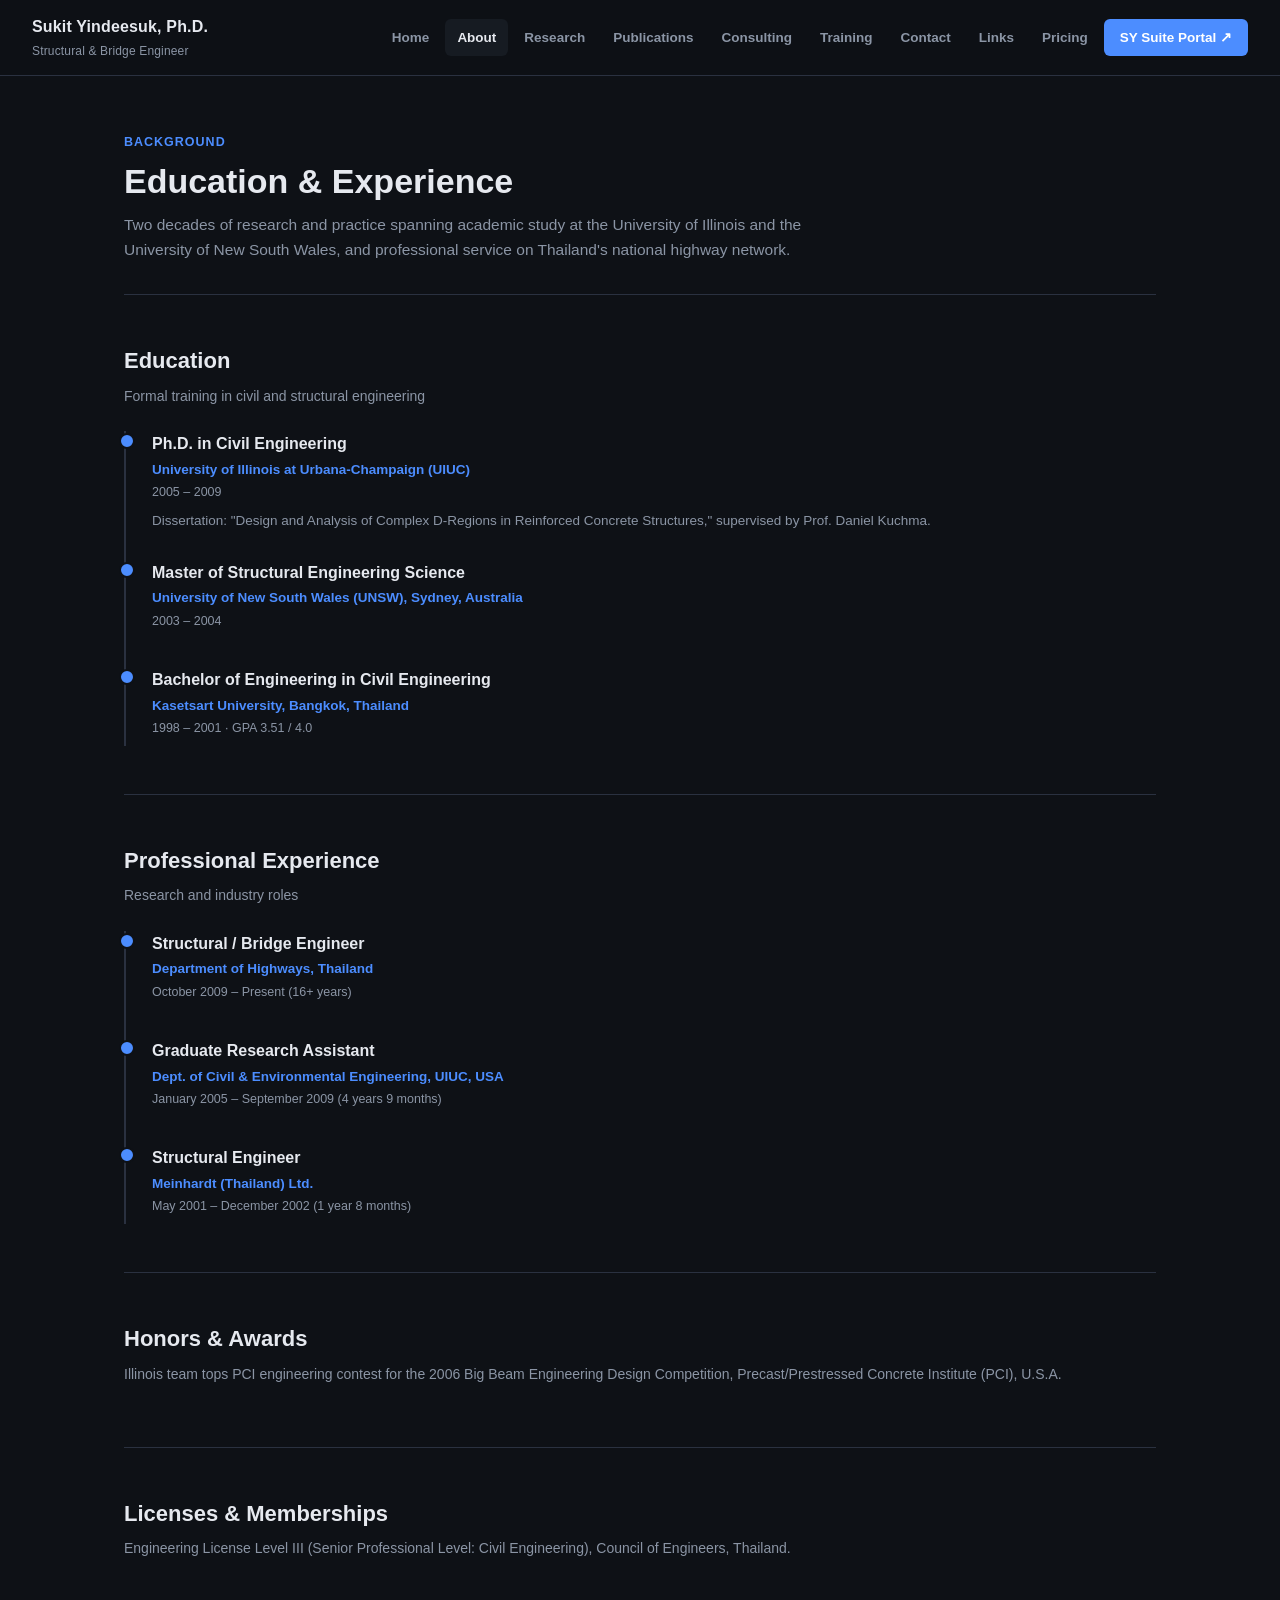
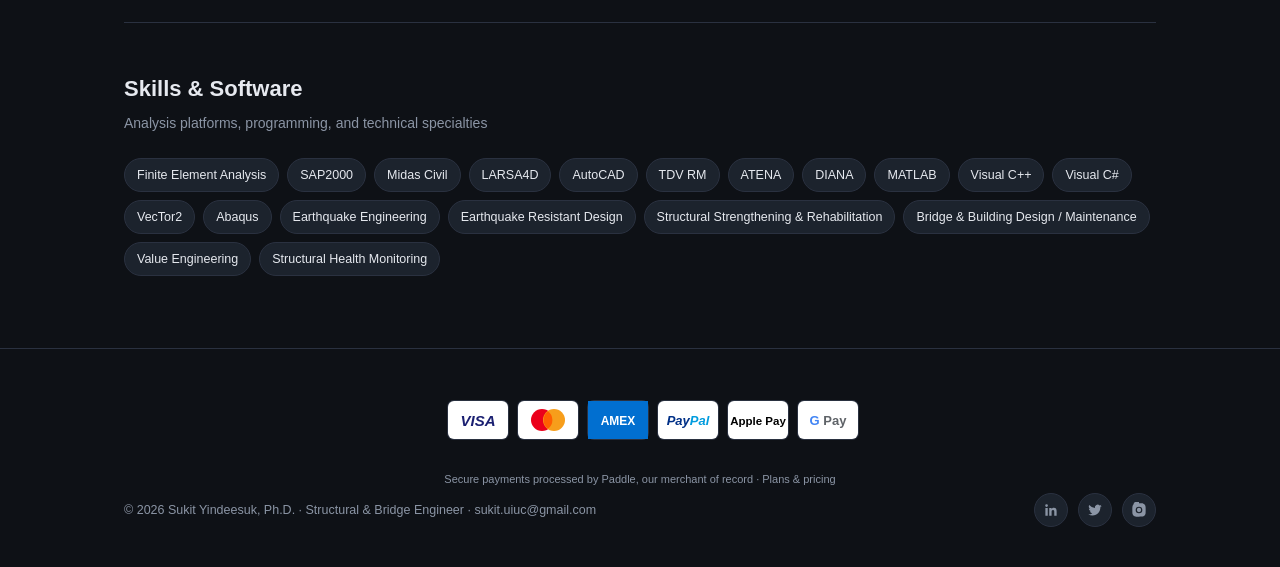
==== commit 71fd1f81: "Adopt official DBD Registered mark (clickable verification banner) in footer of all pages" ====
--- a/about.html
+++ b/about.html
@@ -122,7 +122,9 @@
 
 <footer class="footer">
 <div class="wrap footer-pay">
-<img src="assets/DBD_Registered_resize.jpg" alt="DBD Registered — จดทะเบียนพาณิชย์อิเล็กทรอนิกส์ กรมพัฒนาธุรกิจการค้า" class="dbd-badge" loading="lazy">
+<a href="https://dbdregistered.dbd.go.th/api/public/shopinfo?param=7BDC76A3CD3622CDC78A5F2451CE8FC6B39B753FEC17CCC241FFFB0E63C2DBDD" target="_blank" rel="noopener" class="dbd-link" aria-label="DBD Registered — ตรวจสอบการจดทะเบียนพาณิชย์อิเล็กทรอนิกส์">
+<img src="https://dbdregistered.dbd.go.th/api/public/banner?param=7BDC76A3CD3622CDC78A5F2451CE8FC6B39B753FEC17CCC241FFFB0E63C2DBDD" alt="DBD Registered — จดทะเบียนพาณิชย์อิเล็กทรอนิกส์ กรมพัฒนาธุรกิจการค้า" class="dbd-badge" loading="lazy">
+</a>
 <div class="paybadges" aria-label="Accepted payment methods">
 <span class="paybadge" title="Visa"><svg viewBox="0 0 60 38" xmlns="http://www.w3.org/2000/svg"><text x="30" y="25" text-anchor="middle" font-family="Arial,Helvetica,sans-serif" font-size="15" font-style="italic" font-weight="bold" fill="#1A1F71">VISA</text></svg></span>
 <span class="paybadge" title="Mastercard"><svg viewBox="0 0 60 38" xmlns="http://www.w3.org/2000/svg"><circle cx="24" cy="19" r="11" fill="#EB001B"/><circle cx="36" cy="19" r="11" fill="#F79E1B"/><path d="M30 10.2a11 11 0 0 1 0 17.6 11 11 0 0 1 0-17.6z" fill="#FF5F00"/></svg></span>
--- a/style.css
+++ b/style.css
@@ -237,6 +237,11 @@
 .footer-pay{display:flex;align-items:center;justify-content:center;gap:26px;
   flex-wrap:wrap;padding:20px 20px 4px}
 .dbd-badge{height:62px;width:auto;background:#fff;border-radius:8px;padding:5px 10px}
+/* HIDDEN until the DBD registration is APPROVED — the emblem belongs to
+   registered businesses. When the certificate arrives: delete the next rule
+   and swap the image for the official numbered emblem. Payment methods stay
+   visible throughout. */
+.dbd-badge{display:none}
 .paybadges{display:flex;gap:10px;flex-wrap:wrap;align-items:center;justify-content:center}
 .paybadge{background:#fff;border-radius:6px;display:block;box-shadow:0 0 0 1px #2a3140}
 .paybadge svg{height:38px;width:60px;display:block}
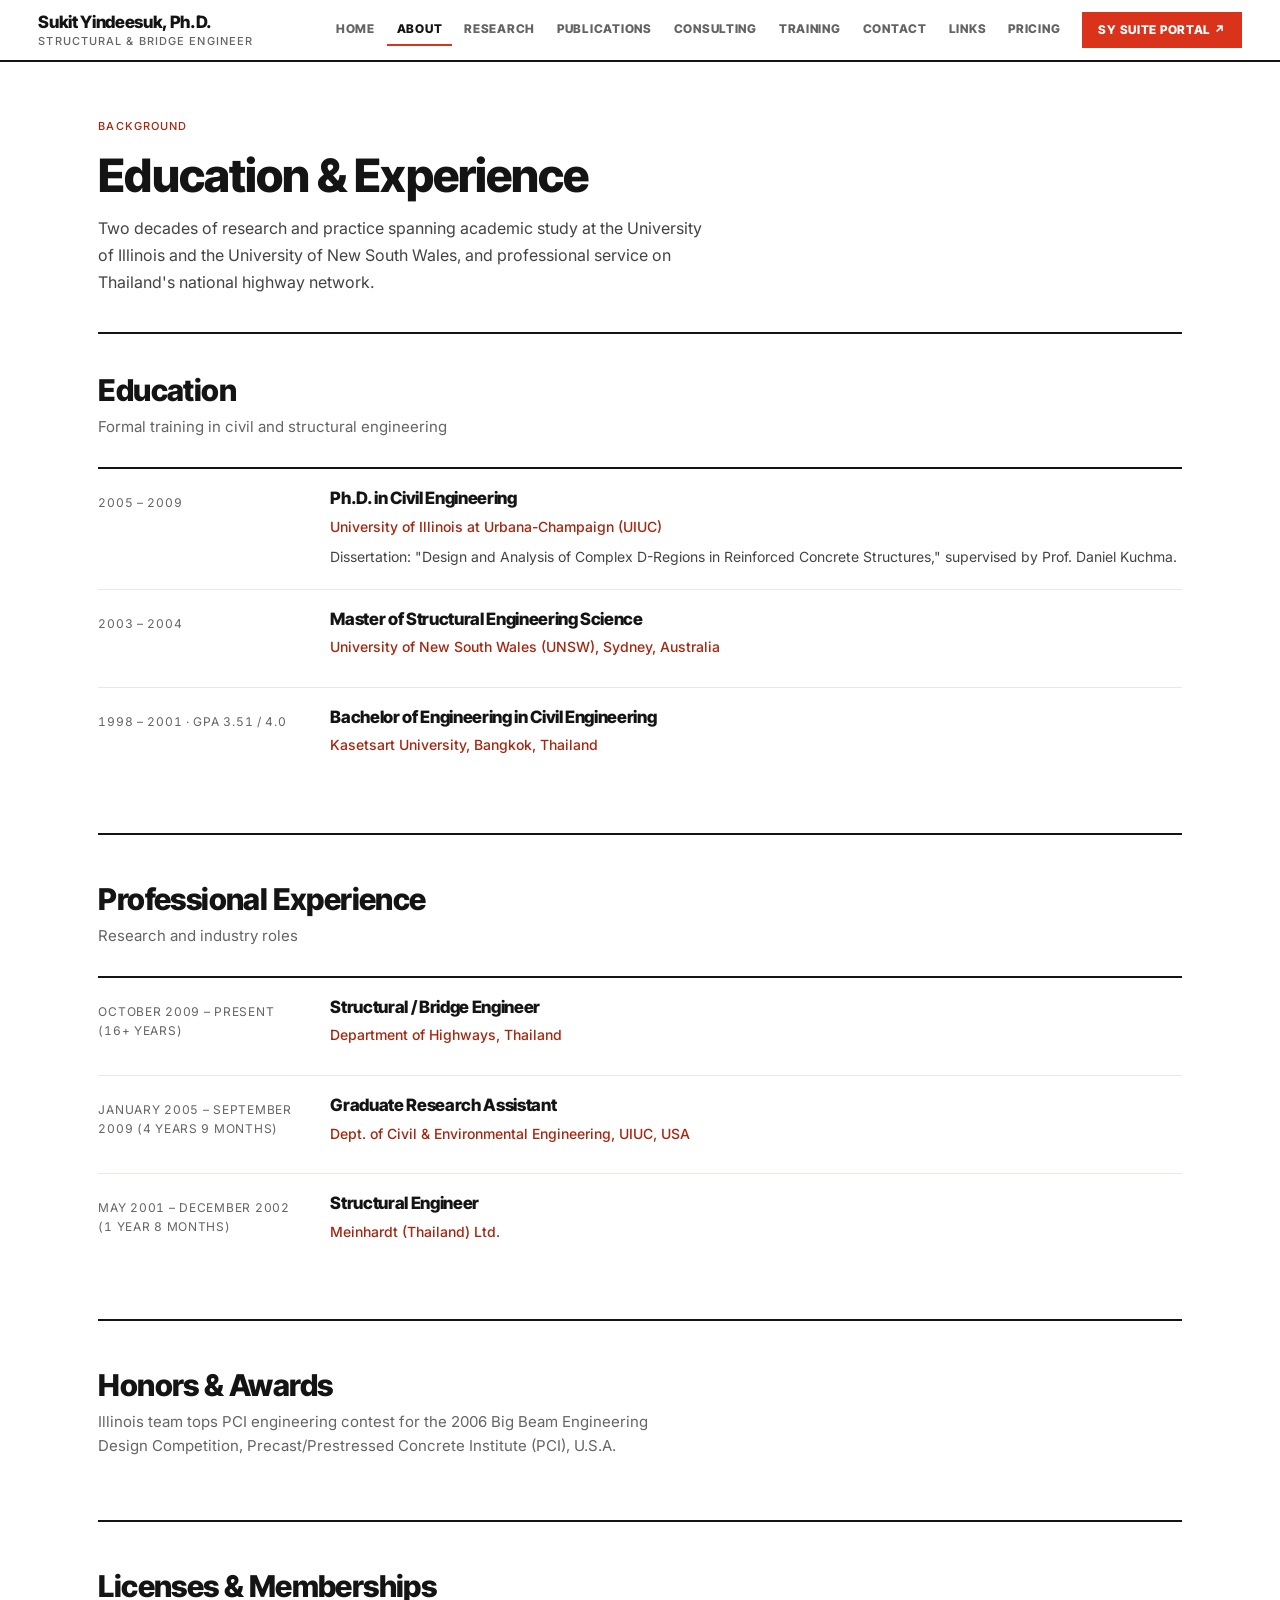
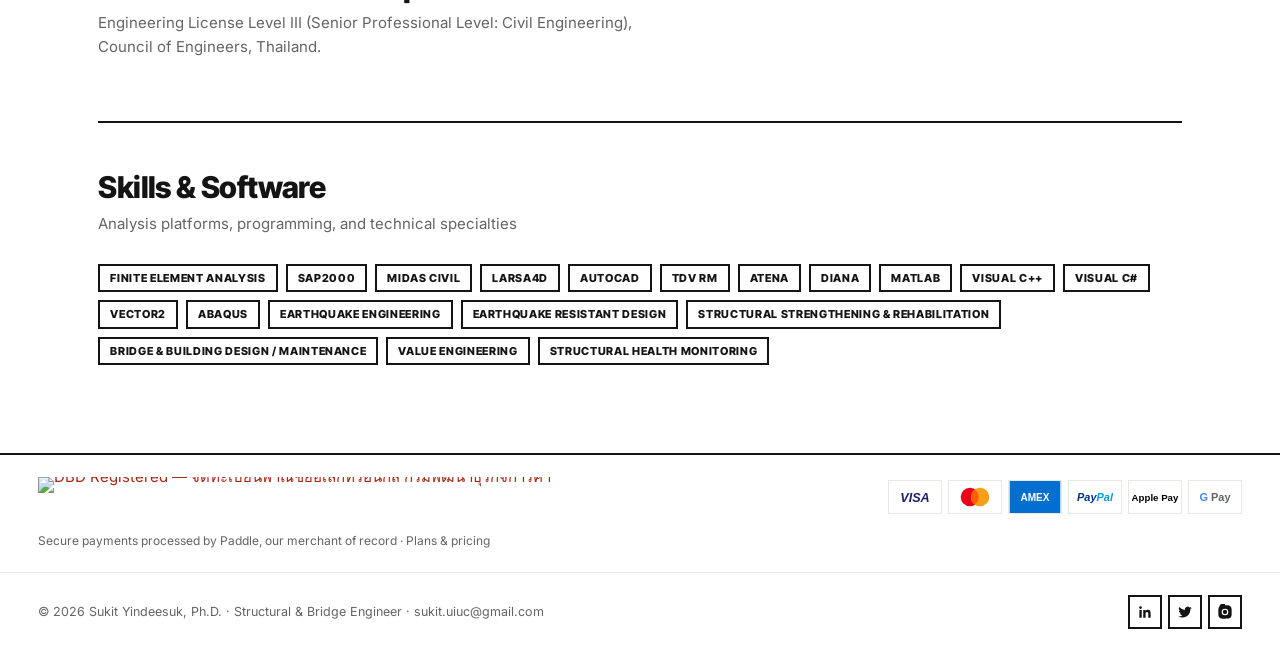
==== commit 1e027e6c: "www restyle: SY Suite Modernist theme (white, ink rules, red accent), live products only, new logo s" ====
--- a/about.html
+++ b/about.html
@@ -4,13 +4,17 @@
 <meta charset="UTF-8" />
 <meta name="viewport" content="width=device-width, initial-scale=1.0" />
 <title>About — Sukit Yindeesuk, Ph.D.</title>
+<meta name="description" content="Dr. Sukit Yindeesuk (ดร. สุกิจ ยินดีสุข) — Structural &amp; Bridge Engineer and Researcher, Department of Highways, Thailand. Ph.D. Civil Engineering, University of Illinois at Urbana-Champaign." />
 <link rel="icon" type="image/x-icon" href="/favicon.ico" />
 <link rel="icon" type="image/png" sizes="32x32" href="/favicon-32x32.png" />
 <link rel="icon" type="image/png" sizes="16x16" href="/favicon-16x16.png" />
 <link rel="apple-touch-icon" sizes="180x180" href="/apple-touch-icon.png" />
 <link rel="manifest" href="/site.webmanifest" />
-<meta name="theme-color" content="#0e1116" />
-<link rel="stylesheet" href="style.css" />
+<meta name="theme-color" content="#ffffff" />
+<link rel="preconnect" href="https://fonts.googleapis.com">
+<link rel="preconnect" href="https://fonts.gstatic.com" crossorigin>
+<link rel="stylesheet" href="https://fonts.googleapis.com/css2?family=Inter:wght@400;500;600&family=Inter+Tight:wght@700;800&display=swap">
+<link rel="stylesheet" href="style.css?v=4" />
 </head>
 <body>
 <header class="topbar">
@@ -28,6 +32,7 @@
 <a href="https://app.tonsukit.com" target="_blank" rel="noopener" class="nav-cta">SY Suite Portal ↗</a>
 </nav>
 </header>
+
 
 <main>
 <div class="wrap">
@@ -121,7 +126,7 @@
 </main>
 
 <footer class="footer">
-<div class="wrap footer-pay">
+<div class="footer-pay">
 <a href="https://dbdregistered.dbd.go.th/api/public/shopinfo?param=7BDC76A3CD3622CDC78A5F2451CE8FC6B39B753FEC17CCC241FFFB0E63C2DBDD" target="_blank" rel="noopener" class="dbd-link" aria-label="DBD Registered — ตรวจสอบการจดทะเบียนพาณิชย์อิเล็กทรอนิกส์">
 <img src="https://dbdregistered.dbd.go.th/api/public/banner?param=7BDC76A3CD3622CDC78A5F2451CE8FC6B39B753FEC17CCC241FFFB0E63C2DBDD" alt="DBD Registered — จดทะเบียนพาณิชย์อิเล็กทรอนิกส์ กรมพัฒนาธุรกิจการค้า" class="dbd-badge" loading="lazy">
 </a>
@@ -135,7 +140,7 @@
 </div>
 <div class="footer-pay-note">Secure payments processed by Paddle, our merchant of record · <a href="https://app.tonsukit.com/#/pricing" target="_blank" rel="noopener" style="color:inherit">Plans &amp; pricing</a></div>
 </div>
-<div class="wrap footer-inner">
+<div class="footer-inner">
 <div class="fmeta">© 2026 Sukit Yindeesuk, Ph.D. · Structural &amp; Bridge Engineer · <a href="mailto:sukit.uiuc@gmail.com">sukit.uiuc@gmail.com</a></div>
 <div class="social">
 <a href="https://www.linkedin.com/in/sukit-yindeesuk-65629050/" target="_blank" rel="noopener" aria-label="LinkedIn"><svg width="16" height="16" viewBox="0 0 24 24" fill="currentColor"><path d="M20.45 20.45h-3.55v-5.57c0-1.33-.02-3.04-1.85-3.04-1.86 0-2.15 1.45-2.15 2.94v5.67H9.35V9h3.41v1.56h.05c.47-.9 1.63-1.85 3.36-1.85 3.6 0 4.27 2.37 4.27 5.45v6.29zM5.34 7.43a2.06 2.06 0 1 1 0-4.12 2.06 2.06 0 0 1 0 4.12zM7.12 20.45H3.56V9h3.56v11.45z"/></svg></a>
--- a/style.css
+++ b/style.css
@@ -1,283 +1,252 @@
+/* www.tonsukit.com — SY Suite UI v2 "Modernist" (2026-09-15, task #507 phase D)
+   Same token block as tonsukit-hub / SY Column / SY GirderNL / SY Pave (sy-ui.css):
+   white page, 2-px ink rules, no radius, no shadows, one red accent, Inter / Inter Tight,
+   uppercase 11-px letter-spaced micro-labels, tabular numerals.
+   The page markup keeps the original class names (.topbar .hero .block .product-card .tl-item
+   .pub-item .case .service-item .link-item .contact-card .footer …) so every content page
+   restyles without content edits. Legacy variable names (--muted, --text, --accent …) are
+   remapped for the few inline styles that use them. */
+
 :root {
---bg: #0e1116;
---panel: #161b22;
---panel-2: #1c232d;
---border: #2a3140;
---text: #e6e9ef;
---muted: #8b95a5;
---accent: #4c8dff;
---accent-2: #2f6fe0;
---good: #33c17a;
---radius: 10px;
+  --sy-bg: #ffffff;
+  --sy-bg-2: #f4f3ef;
+  --sy-bg-3: #e9e8e2;
+  --sy-ink: #141414;
+  --sy-ink-80: rgba(20, 20, 20, .80);
+  --sy-ink-66: rgba(20, 20, 20, .66);
+  --sy-ink-45: rgba(20, 20, 20, .45);
+  --sy-rule: #141414;
+  --sy-accent: #d9341b;
+  --sy-accent-700: #a6260f;
+  --sy-accent-soft: rgba(217, 52, 27, .08);
+  --sy-good: #1a7f37;
+  --sy-bad: #b3261e;
+  --sy-font-heading: "Inter Tight", "Inter", system-ui, -apple-system, "Segoe UI", sans-serif;
+  --sy-font-body: "Inter", system-ui, -apple-system, "Segoe UI", Roboto, sans-serif;
+  --sy-font-mono: "JetBrains Mono", ui-monospace, SFMono-Regular, Menlo, monospace;
+  --sy-rule-w: 2px;
+  --sy-pad: clamp(16px, 3vw, 40px);
+  /* legacy names used by inline styles in the content pages */
+  --bg: #ffffff; --panel: #ffffff; --panel-2: #f4f3ef; --border: #e9e8e2;
+  --text: #141414; --muted: rgba(20, 20, 20, .66); --accent: #a6260f; --accent-2: #d9341b;
+  --good: #1a7f37; --radius: 0px;
 }
 
 * { box-sizing: border-box; }
 html { scroll-behavior: smooth; }
-
 body {
-margin: 0;
-font-family: -apple-system, BlinkMacSystemFont, "Segoe UI", Roboto, Helvetica, Arial, sans-serif;
-background: var(--bg);
-color: var(--text);
-line-height: 1.6;
-}
-
-a { color: var(--accent); text-decoration: none; }
-a:hover { text-decoration: underline; }
-
+  margin: 0;
+  font-family: var(--sy-font-body);
+  font-size: 15px;
+  line-height: 1.6;
+  background: var(--sy-bg);
+  color: var(--sy-ink);
+  text-wrap: pretty;
+  -webkit-font-smoothing: antialiased;
+}
+a { color: var(--sy-accent-700); text-decoration: none; }
+a:hover { color: var(--sy-accent); text-decoration: underline; }
 img { max-width: 100%; display: block; }
-
-/* ═══ TOPBAR ═══ */
+h1, h2, h3, h4 { font-family: var(--sy-font-heading); font-weight: 800; letter-spacing: -0.02em; line-height: 1.1; color: var(--sy-ink); margin: 0; }
+h1 { font-size: clamp(30px, 4vw, 46px); }
+h2 { font-size: clamp(22px, 2.6vw, 30px); }
+h3 { font-size: 17px; }
+h4 { font-size: 15px; }
+p { margin: 0; }
+.num, .stat .num, .pub-item .yr { font-feature-settings: 'tnum' 1; font-variant-numeric: tabular-nums; }
+
+/* ---- micro-labels ------------------------------------------------------- */
+.eyebrow, .hero-eyebrow, .fbadge, .group-title, .case .when, .link-item .cat, .kicker {
+  display: block;
+  font-family: var(--sy-font-body);
+  font-size: 11px;
+  font-weight: 500;
+  letter-spacing: .1em;
+  text-transform: uppercase;
+  color: var(--sy-accent-700);
+  margin: 0 0 14px;
+  background: none;
+  padding: 0;
+  border-radius: 0;
+}
+.group-title { color: var(--sy-ink); margin: 40px 0 0; padding-bottom: 10px; border-bottom: var(--sy-rule-w) solid var(--sy-rule); }
+.group-title:first-child { margin-top: 0; }
+.link-item .cat, .case .when { color: var(--sy-ink-66); margin-bottom: 6px; }
+
+/* ---- top bar ------------------------------------------------------------ */
 .topbar {
-position: sticky;
-top: 0;
-z-index: 50;
-display: flex;
-align-items: center;
-justify-content: space-between;
-padding: 14px 32px;
-border-bottom: 1px solid var(--border);
-background: rgba(14, 17, 22, 0.92);
-backdrop-filter: blur(8px);
-flex-wrap: wrap;
-gap: 12px;
-}
-.brand { font-size: 16px; font-weight: 700; letter-spacing: 0.01em; color: var(--text); }
-.brand span { display: block; font-weight: 400; color: var(--muted); font-size: 12px; margin-top: 2px; }
-.nav-links { display: flex; align-items: center; gap: 4px; flex-wrap: wrap; }
+  position: sticky; top: 0; z-index: 50;
+  display: flex; align-items: center; justify-content: space-between; flex-wrap: wrap; gap: 10px 18px;
+  padding: 12px var(--sy-pad);
+  background: var(--sy-bg);
+  border-bottom: var(--sy-rule-w) solid var(--sy-rule);
+}
+.brand { font-family: var(--sy-font-heading); font-weight: 800; font-size: 17px; letter-spacing: -0.02em; color: var(--sy-ink); line-height: 1.15; }
+.brand span { display: block; font-family: var(--sy-font-body); font-weight: 500; font-size: 11px; letter-spacing: .1em; text-transform: uppercase; color: var(--sy-ink-66); margin-top: 3px; }
+.nav-links { display: flex; align-items: center; flex-wrap: wrap; gap: 2px; }
 .nav-links a {
-color: var(--muted);
-font-size: 13.5px;
-font-weight: 600;
-padding: 8px 12px;
-border-radius: 6px;
-text-decoration: none;
-}
-.nav-links a:hover { color: var(--text); background: var(--panel-2); }
-.nav-links a.active { color: var(--text); background: var(--panel); }
-.nav-cta {
-background: var(--accent) !important;
-color: #fff !important;
-padding: 8px 16px !important;
-border-radius: 6px;
-font-weight: 700 !important;
-}
-.nav-cta:hover { background: var(--accent-2) !important; }
-
-/* ═══ LAYOUT ═══ */
-.wrap { max-width: 1080px; margin: 0 auto; padding: 0 24px; }
-.page-hero { padding: 56px 0 32px; border-bottom: 1px solid var(--border); }
-.page-hero .eyebrow { color: var(--accent); font-size: 12.5px; font-weight: 700; text-transform: uppercase; letter-spacing: 0.08em; margin-bottom: 10px; }
-.page-hero h1 { font-size: 34px; margin: 0 0 12px; line-height: 1.15; }
-.page-hero p { color: var(--muted); font-size: 15.5px; max-width: 680px; margin: 0; }
-section.block { padding: 48px 0; border-bottom: 1px solid var(--border); }
+  color: var(--sy-ink-66);
+  font-family: var(--sy-font-heading); font-weight: 800; font-size: 12px; letter-spacing: .06em; text-transform: uppercase;
+  padding: 8px 10px; border-bottom: var(--sy-rule-w) solid transparent; line-height: 1.2;
+}
+.nav-links a:hover { color: var(--sy-ink); text-decoration: none; border-bottom-color: var(--sy-ink); }
+.nav-links a.active { color: var(--sy-ink); border-bottom-color: var(--sy-accent); }
+.nav-links a.nav-cta {
+  margin-left: 10px; padding: 9px 14px;
+  background: var(--sy-accent); color: #fff; border: var(--sy-rule-w) solid var(--sy-accent);
+}
+.nav-links a.nav-cta:hover { background: var(--sy-accent-700); border-color: var(--sy-accent-700); color: #fff; }
+
+/* ---- layout ------------------------------------------------------------- */
+.wrap { max-width: 1160px; margin: 0 auto; padding: 0 var(--sy-pad); }
+.page-hero { padding: 56px 0 36px; border-bottom: var(--sy-rule-w) solid var(--sy-rule); }
+.page-hero h1 { margin: 0 0 14px; max-width: 20ch; }
+.page-hero p { color: var(--sy-ink-80); font-size: 16px; line-height: 1.7; max-width: 62ch; }
+section.block { padding: 48px 0; border-bottom: var(--sy-rule-w) solid var(--sy-rule); }
 section.block:last-of-type { border-bottom: none; }
-section.block h2 { font-size: 22px; margin: 0 0 6px; }
-section.block > .sub { color: var(--muted); font-size: 14px; margin: 0 0 24px; }
-
-h1, h2, h3, h4 { color: var(--text); }
-h3 { font-size: 16px; margin: 0 0 4px; }
-
-/* ═══ HOME HERO ═══ */
-.hero {
-display: flex;
-align-items: center;
-gap: 48px;
-padding: 64px 0 48px;
-flex-wrap: wrap;
-}
-.hero-text { flex: 1 1 440px; min-width: 320px; }
-.hero-art { flex: 1 1 320px; min-width: 260px; max-width: 420px; margin: 0 auto; }
-.hero-art svg { width: 100%; height: auto; display: block; }
-.hero-eyebrow { color: var(--accent); font-size: 13px; font-weight: 700; text-transform: uppercase; letter-spacing: 0.08em; margin-bottom: 10px; }
-.hero-title { font-size: 40px; margin: 0 0 6px; line-height: 1.12; }
-.hero-title .th { display: block; font-size: 17px; font-weight: 400; color: var(--muted); margin-top: 6px; }
-.hero-role { color: var(--muted); font-size: 16px; margin: 10px 0 20px; }
-.hero-tag { color: var(--muted); font-size: 15px; line-height: 1.7; max-width: 500px; margin-bottom: 26px; }
-.hero-actions { display: flex; gap: 12px; flex-wrap: wrap; }
+section.block h2 { margin: 0 0 8px; }
+section.block > .sub { color: var(--sy-ink-66); font-size: 15px; margin: 0 0 28px; max-width: 64ch; }
+main > .wrap > .page-hero + section.block { padding-top: 40px; }
+
+/* ---- home hero ---------------------------------------------------------- */
+.hero { display: grid; grid-template-columns: minmax(0, 1.25fr) minmax(0, 1fr); gap: 48px; align-items: center; padding: 64px 0 56px; border-bottom: var(--sy-rule-w) solid var(--sy-rule); }
+.hero-text { min-width: 0; }
+.hero-art { min-width: 0; border: var(--sy-rule-w) solid var(--sy-rule); background: var(--sy-bg); }
+.hero-art img, .hero-art svg { width: 100%; height: auto; display: block; }
+.hero-title { font-size: clamp(36px, 5vw, 60px); margin: 0 0 8px; line-height: 1.02; }
+.hero-title .th { display: block; font-family: var(--sy-font-body); font-size: 18px; font-weight: 400; letter-spacing: 0; color: var(--sy-ink-66); margin-top: 10px; }
+.hero-role { color: var(--sy-ink-80); font-size: 15px; margin: 14px 0 18px; }
+.hero-tag { color: var(--sy-ink-80); font-size: 16px; line-height: 1.7; max-width: 56ch; margin: 0 0 28px; }
+.hero-actions { display: flex; gap: 10px; flex-wrap: wrap; }
 
 .btn {
-display: inline-flex;
-align-items: center;
-gap: 6px;
-padding: 11px 20px;
-border-radius: 7px;
-border: 1px solid var(--border);
-background: var(--panel-2);
-color: var(--text);
-font-size: 14px;
-font-weight: 600;
-cursor: pointer;
-font-family: inherit;
-}
-.btn:hover { border-color: var(--accent); text-decoration: none; }
-.btn-primary { background: var(--accent); border-color: var(--accent); color: #fff; }
-.btn-primary:hover { background: var(--accent-2); }
-
-/* ═══ STATS STRIP ═══ */
-.stats { display: grid; grid-template-columns: repeat(4, 1fr); gap: 1px; background: var(--border); border: 1px solid var(--border); border-radius: var(--radius); overflow: hidden; margin: 8px 0 0; }
-.stat { background: var(--panel); padding: 22px 18px; text-align: center; }
-.stat .num { font-size: 26px; font-weight: 800; color: var(--accent); }
-.stat .lbl { font-size: 12px; color: var(--muted); margin-top: 4px; text-transform: uppercase; letter-spacing: 0.04em; }
-
-/* ═══ FEATURED APP PANEL ═══ */
-.feature-panel {
-display: flex;
-align-items: center;
-justify-content: space-between;
-gap: 32px;
-background: linear-gradient(135deg, rgba(76,141,255,0.12), rgba(76,141,255,0.02));
-border: 1px solid rgba(76,141,255,0.35);
-border-radius: 14px;
-padding: 32px;
-flex-wrap: wrap;
-}
-.feature-panel .ftxt { flex: 1 1 380px; min-width: 280px; }
-.feature-panel .fbadge { display: inline-block; background: rgba(76,141,255,0.18); color: var(--accent); font-size: 11.5px; font-weight: 700; letter-spacing: 0.06em; text-transform: uppercase; padding: 4px 10px; border-radius: 999px; margin-bottom: 12px; }
-.feature-panel h2 { margin: 0 0 8px; font-size: 24px; }
-.feature-panel p { color: var(--muted); font-size: 14.5px; max-width: 520px; margin: 0 0 18px; }
-.feature-panel .fart { flex: 0 0 auto; }
-
-/* ═══ CARD GRID ═══ */
-.card-grid { display: grid; grid-template-columns: repeat(4, 1fr); gap: 16px; }
-.card {
-background: var(--panel);
-border: 1px solid var(--border);
-border-radius: var(--radius);
-padding: 20px;
-}
-.card h3 { color: var(--text); font-size: 15.5px; margin-bottom: 8px; }
-.card p { color: var(--muted); font-size: 13.5px; margin: 0 0 12px; }
-.card a.more { font-size: 13px; font-weight: 600; }
-
-/* ═══ SY SUITE PRODUCT GRID (Home) ═══ */
-.fbadge { display: inline-block; background: rgba(76,141,255,0.18); color: var(--accent); font-size: 11.5px; font-weight: 700; letter-spacing: 0.06em; text-transform: uppercase; padding: 4px 10px; border-radius: 999px; margin-bottom: 12px; }
-.product-grid { display: grid; grid-template-columns: repeat(3, 1fr); gap: 16px; margin-bottom: 24px; align-items: start; }
-.product-card {
-background: var(--panel);
-border: 1px solid var(--border);
-border-radius: var(--radius);
-padding: 20px;
-display: flex;
-flex-direction: column;
-gap: 10px;
-}
-.product-card.live { border-color: rgba(76,141,255,0.35); }
+  display: inline-flex; align-items: center; gap: 8px;
+  font-family: var(--sy-font-heading); font-weight: 800; font-size: 13px; letter-spacing: .04em; text-transform: uppercase;
+  padding: 11px 18px; line-height: 1.2;
+  border: var(--sy-rule-w) solid var(--sy-rule); background: var(--sy-bg); color: var(--sy-ink);
+  border-radius: 0; cursor: pointer; transition: background .12s, color .12s;
+}
+.btn:hover { background: var(--sy-ink); color: var(--sy-bg); text-decoration: none; }
+.btn-primary { background: var(--sy-accent); border-color: var(--sy-accent); color: #fff; }
+.btn-primary:hover { background: var(--sy-accent-700); border-color: var(--sy-accent-700); color: #fff; }
+
+/* ---- stats strip -------------------------------------------------------- */
+.stats { display: grid; grid-template-columns: repeat(4, 1fr); gap: var(--sy-rule-w); background: var(--sy-rule); border: var(--sy-rule-w) solid var(--sy-rule); border-top: 0; }
+.stat { background: var(--sy-bg); padding: 22px 20px; }
+.stat .num { font-family: var(--sy-font-heading); font-weight: 800; font-size: 32px; letter-spacing: -0.03em; line-height: 1; color: var(--sy-ink); }
+.stat .lbl { font-size: 11px; letter-spacing: .08em; text-transform: uppercase; color: var(--sy-ink-66); margin-top: 8px; }
+
+/* ---- SY Suite product grid (home) --------------------------------------- */
+.product-grid { display: grid; grid-template-columns: repeat(3, 1fr); gap: var(--sy-rule-w); background: var(--sy-rule); border: var(--sy-rule-w) solid var(--sy-rule); margin-bottom: 28px; }
+.product-card { background: var(--sy-bg); display: flex; flex-direction: column; min-width: 0; }
 .product-card.has-logo { padding: 0; overflow: hidden; }
-.pc-banner { position: relative; line-height: 0; background: #0e1116; }
-.pc-banner img { width: 100%; height: auto; display: block; }
-.pc-banner .pc-status { position: absolute; top: 10px; right: 10px; }
-.pc-body { padding: 16px 20px 20px; display: flex; flex-direction: column; gap: 10px; flex: 1; }
-.pc-body h3 { font-size: 15.5px; }
-.pc-top { display: flex; align-items: center; justify-content: space-between; }
-.pc-icon { width: 40px; height: 40px; display: flex; align-items: center; justify-content: center; flex-shrink: 0; }
-.pc-icon svg { width: 100%; height: 100%; }
-.pc-status { font-size: 10.5px; font-weight: 700; letter-spacing: 0.05em; text-transform: uppercase; padding: 3px 9px; border-radius: 999px; white-space: nowrap; }
-.pc-status.live { background: rgba(51,193,122,0.15); color: var(--good); }
-.pc-status.soon { background: var(--panel-2); color: var(--muted); border: 1px solid var(--border); }
-.product-card h3 { font-size: 16px; margin: 0; }
-.product-card p { color: var(--muted); font-size: 13px; margin: 0; flex: 1; }
-.product-card a.more { font-size: 13px; font-weight: 600; }
-.product-card .more-disabled { font-size: 13px; font-weight: 600; color: var(--muted); }
-.suite-cta { display: flex; align-items: center; gap: 16px; flex-wrap: wrap; padding-top: 8px; }
-.suite-cta-note { color: var(--muted); font-size: 13px; }
-
-/* ═══ TIMELINE (experience/education) ═══ */
-.timeline { display: flex; flex-direction: column; gap: 0; }
-.tl-item { position: relative; padding: 0 0 28px 26px; border-left: 2px solid var(--border); }
-.tl-item:last-child { padding-bottom: 0; }
-.tl-item::before { content: ""; position: absolute; left: -7px; top: 2px; width: 12px; height: 12px; border-radius: 50%; background: var(--accent); border: 2px solid var(--bg); }
-.tl-item h3 { font-size: 16px; margin-bottom: 2px; }
-.tl-item .org { color: var(--accent); font-size: 13.5px; font-weight: 600; }
-.tl-item .when { color: var(--muted); font-size: 12.5px; margin: 2px 0 8px; }
-.tl-item p { color: var(--muted); font-size: 13.5px; margin: 0; }
-
-/* ═══ TAG LIST (skills/specialties) ═══ */
+.pc-banner { position: relative; line-height: 0; background: #fff; border-bottom: var(--sy-rule-w) solid var(--sy-rule); aspect-ratio: 3 / 2; overflow: hidden; }
+.pc-banner img { width: 100%; height: 100%; object-fit: contain; display: block; }
+.pc-banner .pc-status { position: absolute; top: 12px; left: 12px; }
+.pc-body { padding: 18px 20px 22px; display: flex; flex-direction: column; gap: 10px; flex: 1; }
+.pc-body h3 { font-size: 19px; }
+.pc-body p { color: var(--sy-ink-80); font-size: 13.5px; line-height: 1.6; flex: 1; }
+.pc-body .pc-meta { font-size: 11px; letter-spacing: .08em; text-transform: uppercase; color: var(--sy-ink-66); }
+.pc-status { display: inline-block; font-family: var(--sy-font-heading); font-weight: 800; font-size: 11px; letter-spacing: .08em; text-transform: uppercase; padding: 4px 9px; line-height: 1.2; border-radius: 0; white-space: nowrap; }
+.pc-status.live { background: var(--sy-accent); color: #fff; }
+.product-card a.more, .card a.more { font-family: var(--sy-font-heading); font-weight: 800; font-size: 13px; letter-spacing: .04em; text-transform: uppercase; color: var(--sy-accent-700); }
+.suite-cta { display: flex; align-items: center; gap: 18px; flex-wrap: wrap; }
+.suite-cta-note { color: var(--sy-ink-66); font-size: 13.5px; }
+.suite-faq { margin-top: 28px; padding-top: 18px; border-top: 1px solid var(--sy-bg-3); font-size: 13.5px; color: var(--sy-ink-66); max-width: 72ch; }
+.suite-faq b { color: var(--sy-ink); font-weight: 600; }
+
+/* ---- card grid (home focus areas) --------------------------------------- */
+.card-grid { display: grid; grid-template-columns: repeat(4, 1fr); gap: var(--sy-rule-w); background: var(--sy-rule); border: var(--sy-rule-w) solid var(--sy-rule); }
+.card { background: var(--sy-bg); padding: 22px 20px; display: flex; flex-direction: column; gap: 10px; }
+.card:hover { background: var(--sy-bg-2); }
+.card h3 { font-size: 18px; }
+.card p { color: var(--sy-ink-80); font-size: 13.5px; line-height: 1.6; flex: 1; }
+
+/* ---- timeline (about) --------------------------------------------------- */
+.timeline { display: flex; flex-direction: column; border-top: var(--sy-rule-w) solid var(--sy-rule); }
+.tl-item { position: relative; display: grid; grid-template-columns: 200px minmax(0, 1fr); gap: 8px 32px; padding: 20px 0; border-bottom: 1px solid var(--sy-bg-3); }
+.tl-item:last-child { border-bottom: 0; }
+.tl-item h3 { grid-column: 2; font-size: 17px; margin: 0; }
+.tl-item .org { grid-column: 2; color: var(--sy-accent-700); font-size: 14px; font-weight: 500; }
+.tl-item .when { grid-column: 1; grid-row: 1 / span 3; font-size: 12px; letter-spacing: .06em; text-transform: uppercase; color: var(--sy-ink-66); padding-top: 4px; font-variant-numeric: tabular-nums; }
+.tl-item p { grid-column: 2; color: var(--sy-ink-80); font-size: 14px; margin: 0; }
+
+/* ---- tag list ----------------------------------------------------------- */
 .tags { display: flex; flex-wrap: wrap; gap: 8px; }
-.tag { background: var(--panel-2); border: 1px solid var(--border); color: var(--text); font-size: 12.5px; padding: 6px 12px; border-radius: 999px; }
-
-/* ═══ LIST BLOCKS (publications etc.) ═══ */
-.pub-list { display: flex; flex-direction: column; gap: 14px; }
-.pub-item { background: var(--panel); border: 1px solid var(--border); border-radius: 8px; padding: 14px 16px; font-size: 13.5px; color: var(--text); }
-.pub-item .yr { color: var(--accent); font-weight: 700; margin-right: 6px; }
-.group-title { font-size: 13px; font-weight: 700; text-transform: uppercase; letter-spacing: 0.05em; color: var(--muted); margin: 32px 0 14px; }
-.group-title:first-child { margin-top: 0; }
-
-/* ═══ SERVICE LIST ═══ */
-.service-grid { display: grid; grid-template-columns: 1fr 1fr; gap: 14px; }
-.service-item { background: var(--panel); border: 1px solid var(--border); border-radius: 8px; padding: 16px 18px; }
-.service-item h4 { margin: 0 0 6px; font-size: 14.5px; color: var(--text); }
-.service-item ul { margin: 6px 0 0; padding-left: 18px; color: var(--muted); font-size: 13px; }
-.service-item p { margin: 0; color: var(--muted); font-size: 13.5px; }
-
-/* ═══ CASE STUDIES ═══ */
-.case { background: var(--panel); border: 1px solid var(--border); border-radius: var(--radius); padding: 24px; margin-bottom: 18px; }
-.case .when { color: var(--muted); font-size: 12.5px; margin-bottom: 8px; text-transform: uppercase; letter-spacing: 0.04em; }
-.case h3 { font-size: 18px; margin-bottom: 10px; }
-.case p { color: var(--muted); font-size: 14px; margin: 0; }
-
-/* ═══ CONTACT ═══ */
+.tag { border: var(--sy-rule-w) solid var(--sy-rule); color: var(--sy-ink); font-family: var(--sy-font-heading); font-weight: 800; font-size: 11px; letter-spacing: .06em; text-transform: uppercase; padding: 5px 10px; line-height: 1.3; border-radius: 0; background: none; }
+
+/* ---- publications ------------------------------------------------------- */
+.pub-list { display: flex; flex-direction: column; }
+.pub-item { padding: 14px 0 14px 88px; position: relative; font-size: 14px; line-height: 1.6; color: var(--sy-ink-80); border-bottom: 1px solid var(--sy-bg-3); background: none; border-radius: 0; }
+.pub-item:last-child { border-bottom: 0; }
+.pub-item .yr { position: absolute; left: 0; top: 15px; font-family: var(--sy-font-heading); font-weight: 800; color: var(--sy-ink); font-size: 14px; letter-spacing: .02em; }
+
+/* ---- services (consulting / training) ----------------------------------- */
+.service-grid { display: grid; grid-template-columns: 1fr 1fr; gap: var(--sy-rule-w); background: var(--sy-rule); border: var(--sy-rule-w) solid var(--sy-rule); }
+.service-item { background: var(--sy-bg); padding: 20px 22px; border-radius: 0; }
+.service-item h4 { margin: 0 0 8px; font-size: 16px; }
+.service-item ul { margin: 8px 0 0; padding-left: 18px; color: var(--sy-ink-80); font-size: 13.5px; line-height: 1.7; }
+.service-item p { margin: 0; color: var(--sy-ink-80); font-size: 14px; }
+
+/* ---- case studies (research / consulting) -------------------------------- */
+.case { padding: 24px 0; border-top: 1px solid var(--sy-bg-3); background: none; border-radius: 0; margin: 0; }
+.case:first-of-type { border-top: var(--sy-rule-w) solid var(--sy-rule); }
+.case h3 { font-size: 19px; margin: 0 0 10px; }
+.case p { color: var(--sy-ink-80); font-size: 14.5px; line-height: 1.7; margin: 0; }
+.case .tags { margin-top: 14px; }
+
+/* ---- contact ------------------------------------------------------------ */
 .contact-grid { display: grid; grid-template-columns: 1fr 1fr; gap: 24px; align-items: start; }
-.contact-card { background: var(--panel); border: 1px solid var(--border); border-radius: var(--radius); padding: 24px; }
-.contact-card .row { display: flex; gap: 10px; margin-bottom: 14px; font-size: 14px; }
-.contact-card .row .k { color: var(--muted); min-width: 84px; flex-shrink: 0; }
-.map-frame { border: 1px solid var(--border); border-radius: var(--radius); overflow: hidden; height: 320px; }
-.map-frame iframe { width: 100%; height: 100%; border: 0; filter: grayscale(0.3) invert(0.92) contrast(0.9); }
-
-/* ═══ LINKS PAGE ═══ */
-.link-grid { display: grid; grid-template-columns: 1fr 1fr; gap: 14px; }
-.link-item { background: var(--panel); border: 1px solid var(--border); border-radius: 8px; padding: 16px 18px; font-size: 14px; }
-.link-item .cat { color: var(--muted); font-size: 11.5px; text-transform: uppercase; letter-spacing: 0.05em; margin-bottom: 4px; }
-
-/* ═══ FOOTER ═══ */
-/* ── DBD e-commerce registration band (ทะเบียนพาณิชย์อิเล็กทรอนิกส์) ──
-   Required footer content for Thai e-commerce registration: the DBD Registered
-   emblem plus the payment methods accepted (processed by Paddle). White tiles
-   so the marks read correctly on the dark footer. */
-.footer-pay{display:flex;align-items:center;justify-content:center;gap:26px;
-  flex-wrap:wrap;padding:20px 20px 4px}
-.dbd-badge{height:62px;width:auto;background:#fff;border-radius:8px;padding:5px 10px}
-/* HIDDEN until the DBD registration is APPROVED — the emblem belongs to
-   registered businesses. When the certificate arrives: delete the next rule
-   and swap the image for the official numbered emblem. Payment methods stay
-   visible throughout. */
-.dbd-badge{display:none}
-.paybadges{display:flex;gap:10px;flex-wrap:wrap;align-items:center;justify-content:center}
-.paybadge{background:#fff;border-radius:6px;display:block;box-shadow:0 0 0 1px #2a3140}
-.paybadge svg{height:38px;width:60px;display:block}
-.footer-pay-note{width:100%;text-align:center;font-size:11px;color:#8b95a5;margin:6px 0 0}
-
-.footer {
-border-top: 1px solid var(--border);
-padding: 32px 0 40px;
-margin-top: 24px;
-}
-.footer-inner { display: flex; justify-content: space-between; align-items: center; flex-wrap: wrap; gap: 16px; }
-.footer .fmeta { color: var(--muted); font-size: 12.5px; }
-.footer .fmeta a { color: var(--muted); }
-.social { display: flex; gap: 10px; }
-.social a {
-display: inline-flex; align-items: center; justify-content: center;
-width: 34px; height: 34px; border-radius: 50%;
-background: var(--panel-2); border: 1px solid var(--border);
-color: var(--muted);
-}
-.social a:hover { color: var(--accent); border-color: var(--accent); }
-
+.contact-card { border: var(--sy-rule-w) solid var(--sy-rule); padding: 26px 28px; background: var(--sy-bg); border-radius: 0; }
+.contact-card .row { display: flex; gap: 14px; margin-bottom: 12px; font-size: 14px; line-height: 1.6; }
+.contact-card .row .k { min-width: 110px; flex-shrink: 0; font-size: 11px; letter-spacing: .08em; text-transform: uppercase; color: var(--sy-ink-66); padding-top: 4px; }
+.map-frame { border: var(--sy-rule-w) solid var(--sy-rule); overflow: hidden; height: 360px; border-radius: 0; }
+.map-frame iframe { width: 100%; height: 100%; border: 0; filter: grayscale(1) contrast(1.05); }
+
+/* ---- links page --------------------------------------------------------- */
+.link-grid { display: grid; grid-template-columns: 1fr 1fr; gap: var(--sy-rule-w); background: var(--sy-rule); border: var(--sy-rule-w) solid var(--sy-rule); }
+.link-item { background: var(--sy-bg); padding: 16px 20px; font-size: 14px; border-radius: 0; }
+.link-item:hover { background: var(--sy-bg-2); }
+.link-item a { font-weight: 500; }
+
+/* ---- footer ------------------------------------------------------------- */
+.footer { border-top: var(--sy-rule-w) solid var(--sy-rule); margin-top: 40px; }
+.footer-pay { display: flex; align-items: center; justify-content: space-between; flex-wrap: wrap; gap: 14px 24px; padding: 22px var(--sy-pad); border-bottom: 1px solid var(--sy-bg-3); }
+.footer-pay .dbd-link { display: inline-block; line-height: 0; }
+.footer-pay .dbd-badge { height: 40px; width: auto; }
+.paybadges { display: flex; align-items: center; gap: 6px; flex-wrap: wrap; }
+.paybadge { display: inline-block; width: 54px; height: 34px; border: 1px solid var(--sy-bg-3); background: #fff; }
+.paybadge svg { width: 100%; height: 100%; display: block; }
+.footer-pay-note { flex-basis: 100%; font-size: 12px; color: var(--sy-ink-66); }
+.footer-inner { display: flex; justify-content: space-between; align-items: center; flex-wrap: wrap; gap: 16px; padding: 22px var(--sy-pad) 40px; }
+.footer .fmeta { color: var(--sy-ink-66); font-size: 12.5px; }
+.footer .fmeta a { color: var(--sy-ink-66); }
+.social { display: flex; gap: 6px; }
+.social a { display: inline-flex; align-items: center; justify-content: center; width: 34px; height: 34px; border: var(--sy-rule-w) solid var(--sy-rule); color: var(--sy-ink); background: var(--sy-bg); border-radius: 0; }
+.social a:hover { background: var(--sy-ink); color: var(--sy-bg); }
+
+/* ---- responsive --------------------------------------------------------- */
+@media (max-width: 900px) {
+  .hero { grid-template-columns: 1fr; gap: 28px; padding: 40px 0 36px; }
+  .hero-art { max-width: 520px; }
+  .card-grid { grid-template-columns: 1fr 1fr; }
+  .product-grid { grid-template-columns: 1fr; }
+  .tl-item { grid-template-columns: 1fr; gap: 4px; }
+  .tl-item .when { grid-row: auto; grid-column: 1; }
+  .tl-item h3, .tl-item .org, .tl-item p { grid-column: 1; }
+}
 @media (max-width: 780px) {
-.hero { flex-direction: column; text-align: center; }
-.hero-tag { margin-left: auto; margin-right: auto; }
-.hero-actions { justify-content: center; }
-.stats { grid-template-columns: repeat(2, 1fr); }
-.card-grid { grid-template-columns: 1fr 1fr; }
-.product-grid { grid-template-columns: 1fr 1fr; }
-.service-grid { grid-template-columns: 1fr; }
-.contact-grid { grid-template-columns: 1fr; }
-.link-grid { grid-template-columns: 1fr; }
-.feature-panel { flex-direction: column; text-align: center; }
-.nav-links { justify-content: center; }
+  .topbar { justify-content: center; text-align: center; }
+  .nav-links { justify-content: center; }
+  .stats { grid-template-columns: repeat(2, 1fr); }
+  .service-grid, .contact-grid, .link-grid { grid-template-columns: 1fr; }
+  .pub-item { padding-left: 0; padding-top: 34px; }
+  .pub-item .yr { top: 12px; }
+  .footer-pay, .footer-inner { justify-content: center; text-align: center; }
+  .footer-pay-note { text-align: center; }
 }
 @media (max-width: 520px) {
-.card-grid { grid-template-columns: 1fr; }
-.product-grid { grid-template-columns: 1fr; }
-}
+  .card-grid { grid-template-columns: 1fr; }
+  .stats { grid-template-columns: 1fr 1fr; }
+  .hero-actions .btn { width: 100%; justify-content: center; }
+}
